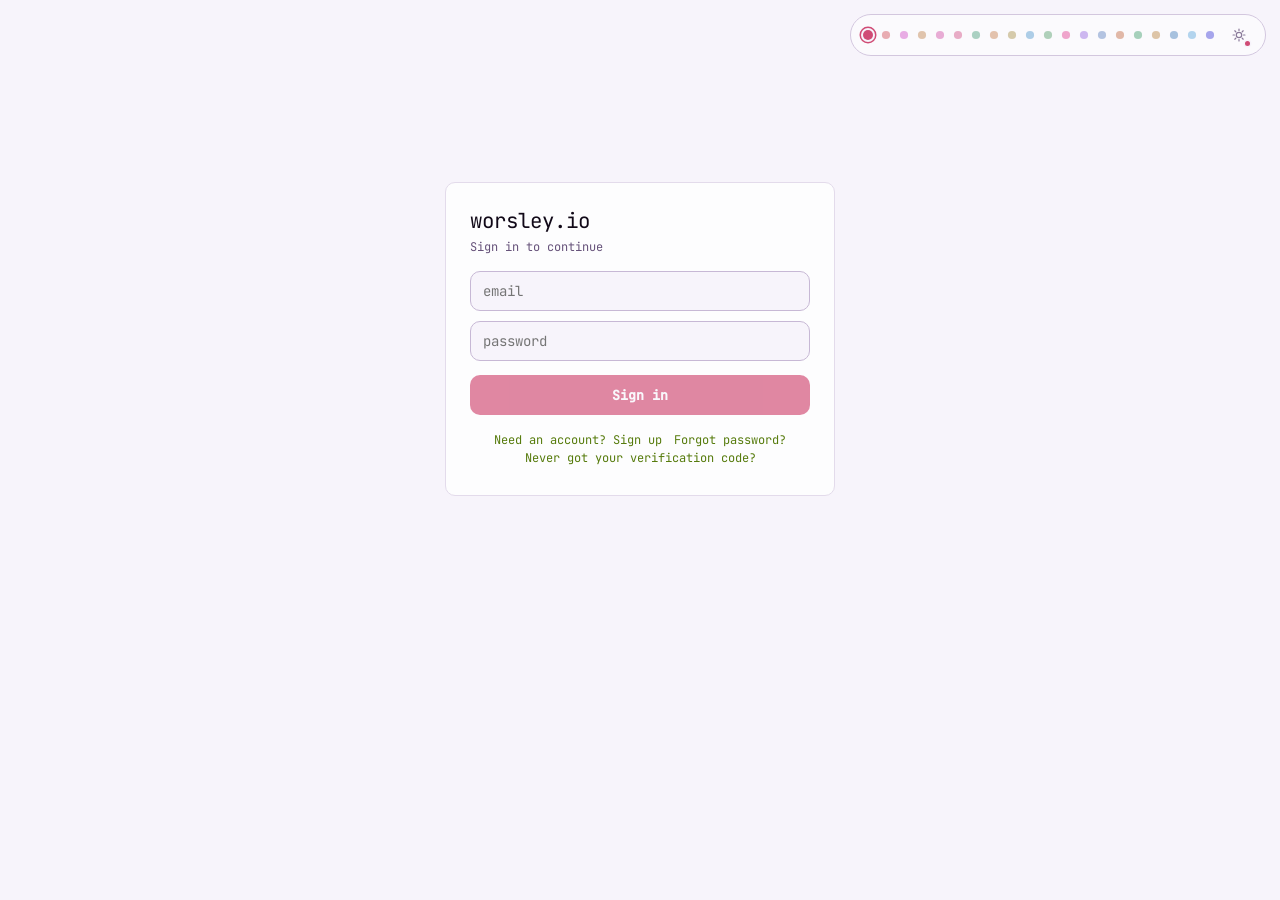
==== index.html @ f26f66fc "deploy: blakeworsley/worsleyio@685205611287cd73307936c4fbe28d0fa1dfe354" ====
<!DOCTYPE html>
<html lang="en">
  <head>
    <meta charset="utf-8" />
    <meta name="viewport" content="width=device-width, initial-scale=1" />
    <meta name="theme-color" content="#0d1117" />
    <meta name="description" content="Sign in to worsley.io apps" />
    <meta name="robots" content="noindex" />
    <title>login.worsley.io</title>
    <!--
      Theme bootstrap, applied before first paint so the hub doesn't flash the
      wrong mode. Kept inline rather than shared because a blocking request
      would cost more than the duplication saves — this is a verbatim copy of
      the block in /index.html, so change both together.
    -->
    <script>
      (function () {
        try {
          var FAMILIES = ['default','matrix','retro','modern','dracula','solarized','gruvbox','tokyo-night','cyber','high-contrast'];
          var LEGACY = {
            'default':['default','dark'], 'light':['default','light'],
            'matrix':['matrix','dark'], 'retro':['retro','dark'],
            'modern':['modern','dark'], 'dracula':['dracula','dark'],
            'solarized-dark':['solarized','dark'], 'high-contrast':['high-contrast','dark'],
            'cyber':['cyber','dark'], 'gruvbox-dark':['gruvbox','dark'],
            'tokyo-night':['tokyo-night','dark']
          };
          function cookie(n) {
            var m = document.cookie.match(new RegExp('(?:^|; )' + n + '=([^;]*)'));
            return m ? decodeURIComponent(m[1]) : null;
          }
          var family = cookie('wio_theme') || localStorage.getItem('worsleyio-theme-family');
          var mode = cookie('wio_mode') || localStorage.getItem('worsleyio-theme-mode');
          if (!mode) {
            var legacy = LEGACY[family] || LEGACY[localStorage.getItem('worsleyio-theme')];
            if (legacy) { family = legacy[0]; mode = legacy[1]; }
          }
          if (FAMILIES.indexOf(family) < 0) family = 'default';
          if (mode !== 'light' && mode !== 'dark') mode = 'system';
          var resolved = mode === 'system'
            ? (window.matchMedia && window.matchMedia('(prefers-color-scheme: dark)').matches ? 'dark' : 'light')
            : mode;
          var el = document.documentElement;
          el.setAttribute('data-theme', family);
          el.setAttribute('data-mode', resolved);
          el.style.colorScheme = resolved;

          var scale = cookie('wio_text_scale') || localStorage.getItem('worsleyio-text-scale');
          var SCALES = { sm: 0.9, md: 1, lg: 1.125, xl: 1.25, xxl: 1.45 };
          if (SCALES[scale]) el.style.setProperty('--text-scale', String(SCALES[scale]));
        } catch (e) {
          /* provider applies it on mount */
        }
      })();
    </script>
    <script>
      // GitHub Pages SPA redirect decoder (pairs with public/404.html):
      // /?/logout&next=… → /logout?next=… before the app boots.
      (function (l) {
        if (l.search[1] === "/") {
          var decoded = l.search
            .slice(1)
            .split("&")
            .map(function (s) {
              return s.replace(/~and~/g, "&");
            })
            .join("?");
          window.history.replaceState(null, "", l.pathname.slice(0, -1) + decoded + l.hash);
        }
      })(window.location);
    </script>
    <script type="module" crossorigin src="/assets/index-CeVVm6Nh.js"></script>
    <link rel="stylesheet" crossorigin href="/assets/index-NWuPyyrV.css">
  </head>
  <body>
    <div id="root"></div>
  </body>
</html>
---- assets/index-NWuPyyrV.css ----
html,body,div,span,applet,object,iframe,h1,h2,h3,h4,h5,h6,p,blockquote,pre,a,abbr,acronym,address,big,cite,code,del,dfn,em,img,ins,kbd,q,s,samp,small,strike,strong,sub,sup,tt,var,b,u,i,center,dl,dt,dd,ol,ul,li,fieldset,form,label,legend,table,caption,tbody,tfoot,thead,tr,th,td,article,aside,canvas,details,embed,figure,figcaption,footer,header,hgroup,menu,nav,output,ruby,section,summary,time,mark,audio,video{margin:0;padding:0;border:0;font-size:100%;font:inherit;vertical-align:baseline}article,aside,details,figcaption,figure,footer,header,hgroup,menu,nav,section{display:block}body{line-height:1}ol,ul{list-style:none}blockquote,q{quotes:none}blockquote:before,blockquote:after,q:before,q:after{content:"";content:none}table{border-collapse:collapse;border-spacing:0}:root{--color-bg: #0d1117;--color-surface: #161b22;--color-text: #e6edf3;--color-text-bright: #f0f6fc;--color-text-muted: #8b949e;--color-text-dim: #484f58;--color-accent: #7ee787;--color-error: #ff6b6b;--color-warning: #ffd93d;--color-info: #6bcf7f;--color-success: #4ec9b0;--color-link: #569cd6;--macro-calories: var(--color-accent);--macro-protein: #6bcf7f;--macro-carbs: #ffd93d;--macro-fat: #ff6b9d;--color-border: rgba(255, 255, 255, .08);--color-border-strong: rgba(255, 255, 255, .12);--color-selection: rgba(255, 255, 255, .06);--color-hover: rgba(255, 255, 255, .04);--color-backdrop: rgba(0, 0, 0, .6);--font-mono: "JetBrains Mono", "Fira Code", "Cascadia Code", monospace;--font-sans: var(--font-ui, -apple-system, BlinkMacSystemFont, "Segoe UI", "Roboto", sans-serif);--font-size-xs: .65rem;--font-size-sm: .75rem;--font-size-base: .875rem;--font-size-lg: 1rem;--text-scale: 1;--radius-sm: var(--r-sm, 4px);--radius-md: var(--r, 8px);--radius-lg: var(--r-lg, 12px);--radius-xl: var(--r-xl, 16px)}html{font-size:calc(100% * var(--text-scale, 1))}html,body{background-color:var(--color-bg);color:var(--color-text);margin:0;padding:0;overflow-x:hidden;transition:background-color .3s ease,color .3s ease}[data-theme=default][data-mode=dark]{--color-bg: #0d1117;--color-surface: #161b22;--color-text: #e6edf3;--color-text-bright: #f0f6fc;--color-text-muted: #8b949e;--color-text-dim: #484f58;--color-accent: #7ee787;--color-error: #ff6b6b;--color-warning: #ffd93d;--color-info: #6bcf7f;--color-success: #4ec9b0;--color-link: #569cd6;--color-border: rgba(255, 255, 255, .08);--color-border-strong: rgba(255, 255, 255, .12);--color-selection: rgba(255, 255, 255, .06);--color-hover: rgba(255, 255, 255, .04);--color-backdrop: rgba(0, 0, 0, .6)}[data-theme=matrix][data-mode=dark]{--color-bg: #000000;--color-surface: #001100;--color-text: #00ff00;--color-text-bright: #39ff14;--color-text-muted: #008000;--color-text-dim: #004000;--color-accent: #39ff14;--color-error: #ff0040;--color-warning: #ffff00;--color-info: #00ffff;--color-success: #00ff00;--color-link: #39ff14;--color-border: rgba(0, 255, 0, .15);--color-border-strong: rgba(0, 255, 0, .25);--color-selection: rgba(0, 255, 0, .1);--color-hover: rgba(0, 255, 0, .06)}[data-theme=retro][data-mode=dark]{--color-bg: #2b1810;--color-surface: #3d2817;--color-text: #ffb000;--color-text-bright: #ffd700;--color-text-muted: #cc8800;--color-text-dim: #996600;--color-accent: #ffd700;--color-error: #ff4500;--color-warning: #ff8c00;--color-info: #ffa500;--color-success: #ffb000;--color-link: #ffd700;--color-border: rgba(255, 176, 0, .15);--color-border-strong: rgba(255, 176, 0, .25);--color-selection: rgba(255, 176, 0, .1);--color-hover: rgba(255, 176, 0, .06)}[data-theme=modern][data-mode=dark]{--color-bg: #1e1e1e;--color-surface: #2d2d30;--color-text: #d4d4d4;--color-text-bright: #ffffff;--color-text-muted: #808080;--color-text-dim: #6a6a6a;--color-accent: #569cd6;--color-error: #f44747;--color-warning: #ffcc02;--color-info: #4ec9b0;--color-success: #4ec9b0;--color-link: #569cd6;--color-border: rgba(255, 255, 255, .08);--color-border-strong: rgba(255, 255, 255, .12);--color-selection: rgba(86, 156, 214, .15);--color-hover: rgba(255, 255, 255, .04)}[data-theme=dracula][data-mode=dark]{--color-bg: #282a36;--color-surface: #44475a;--color-text: #f8f8f2;--color-text-bright: #ffffff;--color-text-muted: #6272a4;--color-text-dim: #6272a4;--color-accent: #bd93f9;--color-error: #ff5555;--color-warning: #ffb86c;--color-info: #8be9fd;--color-success: #50fa7b;--color-link: #bd93f9;--color-border: rgba(255, 255, 255, .1);--color-border-strong: rgba(255, 255, 255, .15);--color-selection: rgba(189, 147, 249, .15);--color-hover: rgba(255, 255, 255, .05)}[data-theme=solarized][data-mode=dark]{--color-bg: #002b36;--color-surface: #073642;--color-text: #93a1a1;--color-text-bright: #eee8d5;--color-text-muted: #839496;--color-text-dim: #586e75;--color-accent: #268bd2;--color-error: #dc322f;--color-warning: #b58900;--color-info: #2aa198;--color-success: #859900;--color-link: #4aa8e8;--color-border: rgba(147, 161, 161, .1);--color-border-strong: rgba(147, 161, 161, .18);--color-selection: rgba(38, 139, 210, .15);--color-hover: rgba(147, 161, 161, .05)}[data-theme=gruvbox][data-mode=dark]{--color-bg: #282828;--color-surface: #3c3836;--color-text: #ebdbb2;--color-text-bright: #fbf1c7;--color-text-muted: #a89984;--color-text-dim: #665c54;--color-accent: #fe8019;--color-error: #fb4934;--color-warning: #fabd2f;--color-info: #83a598;--color-success: #b8bb26;--color-link: #83a598;--macro-calories: #fe8019;--macro-protein: #b8bb26;--macro-carbs: #fabd2f;--macro-fat: #d3869b;--color-border: rgba(235, 219, 178, .1);--color-border-strong: rgba(235, 219, 178, .18);--color-selection: rgba(254, 128, 25, .15);--color-hover: rgba(235, 219, 178, .05)}[data-theme=tokyo-night][data-mode=dark]{--color-bg: #1a1b26;--color-surface: #24283b;--color-text: #c0caf5;--color-text-bright: #dfe5ff;--color-text-muted: #6b74a0;--color-text-dim: #414868;--color-accent: #7aa2f7;--color-error: #f7768e;--color-warning: #e0af68;--color-info: #7dcfff;--color-success: #9ece6a;--color-link: #bb9af7;--macro-calories: #7aa2f7;--macro-protein: #9ece6a;--macro-carbs: #e0af68;--macro-fat: #bb9af7;--color-border: rgba(192, 202, 245, .1);--color-border-strong: rgba(192, 202, 245, .18);--color-selection: rgba(122, 162, 247, .18);--color-hover: rgba(192, 202, 245, .05)}[data-theme=cyber][data-mode=dark]{--color-bg: #0a0118;--color-surface: #160b2e;--color-text: #e4e6f5;--color-text-bright: #f4f5ff;--color-text-muted: #8b85b0;--color-text-dim: #4d4773;--color-accent: #ff2a6d;--color-error: #ff3864;--color-warning: #f9f002;--color-info: #05d9e8;--color-success: #00ff9f;--color-link: #05d9e8;--macro-calories: #ff2a6d;--macro-protein: #00ff9f;--macro-carbs: #f9f002;--macro-fat: #d300c5;--color-border: rgba(5, 217, 232, .15);--color-border-strong: rgba(5, 217, 232, .28);--color-selection: rgba(255, 42, 109, .18);--color-hover: rgba(5, 217, 232, .06)}[data-theme=high-contrast][data-mode=dark]{--color-bg: #000000;--color-surface: #1a1a1a;--color-text: #ffffff;--color-text-bright: #ffffff;--color-text-muted: #c0c0c0;--color-text-dim: #808080;--color-accent: #ffff00;--color-error: #ff0000;--color-warning: #ff8000;--color-info: #00ffff;--color-success: #00ff00;--color-link: #00ffff;--color-border: rgba(255, 255, 255, .3);--color-border-strong: rgba(255, 255, 255, .5);--color-selection: rgba(0, 120, 212, .3);--color-hover: rgba(255, 255, 255, .08)}[data-theme=default][data-mode=light]{--color-bg: #ffffff;--color-surface: #f6f8fa;--color-text: #1f2328;--color-text-bright: #010409;--color-text-muted: #59636e;--color-text-dim: #818b98;--color-accent: #1a7f37;--color-error: #cf222e;--color-warning: #9a6700;--color-info: #1a7f37;--color-success: #1a7f37;--color-link: #0969da;--macro-calories: var(--color-accent);--macro-protein: #1a7f37;--macro-carbs: #9a6700;--macro-fat: #bf3989;--color-border: rgba(31, 35, 40, .12);--color-border-strong: rgba(31, 35, 40, .2);--color-selection: rgba(9, 105, 218, .1);--color-hover: rgba(31, 35, 40, .04);--color-backdrop: rgba(0, 0, 0, .4)}[data-theme=matrix][data-mode=light]{--color-bg: #f2f7f2;--color-surface: #e4efe4;--color-text: #063a17;--color-text-bright: #002d0d;--color-text-muted: #3d7a4f;--color-text-dim: #7aa686;--color-accent: #00803b;--color-error: #b3001b;--color-warning: #8a6d00;--color-info: #006b6b;--color-success: #00803b;--color-link: #00803b;--macro-calories: #00803b;--macro-protein: #006b3c;--macro-carbs: #8a6d00;--macro-fat: #9c1f5e;--color-border: rgba(6, 58, 23, .15);--color-border-strong: rgba(6, 58, 23, .26);--color-selection: rgba(0, 128, 59, .12);--color-hover: rgba(6, 58, 23, .05);--color-backdrop: rgba(0, 20, 8, .4)}[data-theme=retro][data-mode=light]{--color-bg: #fdf6e3;--color-surface: #f5e9cd;--color-text: #4a2c10;--color-text-bright: #2b1810;--color-text-muted: #8a6234;--color-text-dim: #ab8a63;--color-accent: #a35c00;--color-error: #b00000;--color-warning: #8a5a00;--color-info: #7a5c00;--color-success: #5c6b00;--color-link: #a35c00;--macro-calories: #a35c00;--macro-protein: #5c6b00;--macro-carbs: #8a5a00;--macro-fat: #9c2f52;--color-border: rgba(74, 44, 16, .16);--color-border-strong: rgba(74, 44, 16, .28);--color-selection: rgba(163, 92, 0, .12);--color-hover: rgba(74, 44, 16, .05);--color-backdrop: rgba(43, 24, 16, .4)}[data-theme=modern][data-mode=light]{--color-bg: #ffffff;--color-surface: #f3f3f3;--color-text: #3b3b3b;--color-text-bright: #1e1e1e;--color-text-muted: #6c6c6c;--color-text-dim: #949494;--color-accent: #0451a5;--color-error: #cd3131;--color-warning: #bf8803;--color-info: #0e7490;--color-success: #107c10;--color-link: #0451a5;--macro-calories: #0451a5;--macro-protein: #107c10;--macro-carbs: #bf8803;--macro-fat: #af00db;--color-border: rgba(0, 0, 0, .11);--color-border-strong: rgba(0, 0, 0, .19);--color-selection: rgba(4, 81, 165, .12);--color-hover: rgba(0, 0, 0, .04);--color-backdrop: rgba(0, 0, 0, .4)}[data-theme=dracula][data-mode=light]{--color-bg: #fffbeb;--color-surface: #f5f1e0;--color-text: #1f1f1f;--color-text-bright: #0d0d0d;--color-text-muted: #6c664b;--color-text-dim: #9c9578;--color-accent: #7435d9;--color-error: #cb3a2a;--color-warning: #a34d14;--color-info: #036a96;--color-success: #14710a;--color-link: #7435d9;--macro-calories: #7435d9;--macro-protein: #14710a;--macro-carbs: #a34d14;--macro-fat: #a3144d;--color-border: rgba(31, 31, 31, .13);--color-border-strong: rgba(31, 31, 31, .22);--color-selection: rgba(100, 74, 201, .13);--color-hover: rgba(31, 31, 31, .04);--color-backdrop: rgba(31, 31, 31, .4)}[data-theme=solarized][data-mode=light]{--color-bg: #fdf6e3;--color-surface: #f2ecdc;--color-text: #586e75;--color-text-bright: #073642;--color-text-muted: #657b83;--color-text-dim: #93a1a1;--color-accent: #268bd2;--color-error: #dc322f;--color-warning: #b58900;--color-info: #2aa198;--color-success: #859900;--color-link: #1a6496;--macro-calories: #268bd2;--macro-protein: #859900;--macro-carbs: #b58900;--macro-fat: #d33682;--color-border: rgba(88, 110, 117, .15);--color-border-strong: rgba(88, 110, 117, .26);--color-selection: rgba(38, 139, 210, .12);--color-hover: rgba(88, 110, 117, .05);--color-backdrop: rgba(0, 43, 54, .4)}[data-theme=gruvbox][data-mode=light]{--color-bg: #fbf1c7;--color-surface: #ebdbb2;--color-text: #3c3836;--color-text-bright: #282828;--color-text-muted: #7c6f64;--color-text-dim: #a89984;--color-accent: #af3a03;--color-error: #9d0006;--color-warning: #b57614;--color-info: #427b58;--color-success: #79740e;--color-link: #076678;--macro-calories: #af3a03;--macro-protein: #79740e;--macro-carbs: #b57614;--macro-fat: #8f3f71;--color-border: rgba(60, 56, 54, .15);--color-border-strong: rgba(60, 56, 54, .26);--color-selection: rgba(175, 58, 3, .13);--color-hover: rgba(60, 56, 54, .05);--color-backdrop: rgba(40, 40, 40, .4)}[data-theme=tokyo-night][data-mode=light]{--color-bg: #e1e2e7;--color-surface: #eaebf0;--color-text: #3760bf;--color-text-bright: #2e3c64;--color-text-muted: #6172b0;--color-text-dim: #8990b3;--color-accent: #2959aa;--color-error: #c64343;--color-warning: #8c6c3e;--color-info: #007197;--color-success: #587539;--color-link: #7847bd;--macro-calories: #2959aa;--macro-protein: #587539;--macro-carbs: #8c6c3e;--macro-fat: #7847bd;--color-border: rgba(55, 96, 191, .16);--color-border-strong: rgba(55, 96, 191, .28);--color-selection: rgba(41, 89, 170, .13);--color-hover: rgba(55, 96, 191, .05);--color-backdrop: rgba(46, 60, 100, .4)}[data-theme=cyber][data-mode=light]{--color-bg: #fbf7ff;--color-surface: #f0e9fb;--color-text: #1f1235;--color-text-bright: #120a20;--color-text-muted: #6b5a8a;--color-text-dim: #9a8bb5;--color-accent: #d6006c;--color-error: #d10038;--color-warning: #8a6b00;--color-info: #006d8f;--color-success: #00734d;--color-link: #006d8f;--macro-calories: #d6006c;--macro-protein: #00734d;--macro-carbs: #8a6b00;--macro-fat: #9500a8;--color-border: rgba(31, 18, 53, .14);--color-border-strong: rgba(31, 18, 53, .25);--color-selection: rgba(214, 0, 108, .12);--color-hover: rgba(31, 18, 53, .05);--color-backdrop: rgba(18, 10, 32, .4)}[data-theme=high-contrast][data-mode=light]{--color-bg: #ffffff;--color-surface: #f0f0f0;--color-text: #000000;--color-text-bright: #000000;--color-text-muted: #333333;--color-text-dim: #595959;--color-accent: #0000cc;--color-error: #cc0000;--color-warning: #8a4b00;--color-info: #006666;--color-success: #006600;--color-link: #0000cc;--macro-calories: #0000cc;--macro-protein: #006600;--macro-carbs: #8a4b00;--macro-fat: #99005c;--color-border: rgba(0, 0, 0, .4);--color-border-strong: rgba(0, 0, 0, .65);--color-selection: rgba(0, 0, 204, .18);--color-hover: rgba(0, 0, 0, .07);--color-backdrop: rgba(0, 0, 0, .5)}:root{--surface: var(--color-bg);--surface-raised: var(--color-surface);--surface-sunk: var(--color-surface-2, var(--color-surface));--ink: var(--color-text);--ink-strong: var(--color-text-bright);--ink-2: var(--color-text-muted);--ink-3: var(--color-text-dim);--label-ink: var(--ink-2);--accent: var(--color-accent);--accent-2: var(--color-accent-2, var(--color-info));--accent-3: var(--color-accent-3, var(--color-warning));--accent-ink: var(--color-accent-ink, var(--color-bg));--accent-quiet: color-mix(in srgb, var(--accent) 15%, transparent);--line: var(--color-border);--line-2: var(--color-border-strong);--track: color-mix(in srgb, var(--ink) 13%, transparent);--focus: 0 0 0 3px var(--accent-quiet);--meter-fill: linear-gradient(90deg, var(--accent), var(--accent-2) 62%, var(--accent-3))}[data-shape=quiet],:root{--font-display: "Iowan Old Style", "Charter", Palatino, Georgia, serif;--font-num: "Iowan Old Style", "Charter", Georgia, serif;--font-ui: "Avenir Next", Avenir, system-ui, -apple-system, sans-serif;--font-micro: ui-monospace, Menlo, monospace;--font-chrome: var(--font-mono);--lh-display: 1.07;--tr-display: -.016em;--micro-size: 9px;--micro-track: .22em;--micro-case: uppercase;--fw-display: 400;--icon-stroke: 1.5;--r: 10px;--r-sm: 6px;--r-lg: 14px;--r-xl: 20px;--r-pill: 99px}[data-shape=editorial]{--font-display: "Charter", "Iowan Old Style", Georgia, serif;--font-num: "Charter", "Iowan Old Style", Georgia, serif;--font-ui: system-ui, -apple-system, sans-serif;--font-chrome: var(--font-mono);--lh-display: 1.09;--tr-display: -.018em;--micro-size: 9.5px;--micro-track: .16em;--r: 14px;--r-sm: 8px;--r-lg: 20px;--r-xl: 28px}[data-shape=modern]{--font-display: system-ui, -apple-system, "Inter", "Helvetica Neue", sans-serif;--font-num: system-ui, -apple-system, sans-serif;--font-ui: system-ui, -apple-system, sans-serif;--font-micro: system-ui, -apple-system, sans-serif;--font-chrome: var(--font-ui);--lh-display: 1.02;--tr-display: -.042em;--micro-size: 11.5px;--micro-track: 0;--micro-case: none;--fw-display: 600;--icon-stroke: 2;--r: 14px;--r-sm: 9px;--r-lg: 18px;--r-xl: 24px}.lucide{stroke-width:var(--icon-stroke)}.panel{background:var(--surface-raised);border:1px solid var(--line);border-radius:var(--r)}.micro{font-family:var(--font-micro);font-size:var(--micro-size);letter-spacing:var(--micro-track);text-transform:var(--micro-case);color:var(--label-ink)}[data-theme=nocturne][data-mode=dark]{--color-bg: #0b0119;--color-surface: #180b30;--color-surface-2: #241840;--color-text: #e8e9fd;--color-text-bright: #f2f3fe;--color-text-muted: #a99ec8;--color-text-dim: #8578a8;--color-accent: #fc4f88;--color-accent-2: #9fe42b;--color-accent-3: #f5c518;--color-accent-ink: #0b0119;--color-error: #fc4f88;--color-warning: #f5c518;--color-info: #9fe42b;--color-success: #9fe42b;--color-link: #9fe42b;--color-border: #241a3d;--color-border-strong: #3c2d5e;--color-selection: rgba(252, 79, 136, .16);--color-hover: rgba(232, 233, 253, .06);--color-backdrop: rgba(0, 0, 0, .7)}[data-theme=nocturne][data-mode=light]{--color-bg: #f7f4fb;--color-surface: #fdfdfe;--color-surface-2: #ede7f3;--color-text: #1f112c;--color-text-bright: #110918;--color-text-muted: #66527a;--color-text-dim: #7d6693;--color-accent: #c31348;--color-accent-2: #567b0c;--color-accent-3: #876e0d;--color-accent-ink: #fdfdfe;--color-error: #c31348;--color-warning: #876e0d;--color-info: #567b0c;--color-success: #567b0c;--color-link: #567b0c;--color-border: #e3dbeb;--color-border-strong: #c7b8d5;--color-selection: rgba(195, 19, 72, .16);--color-hover: rgba(31, 17, 44, .05);--color-backdrop: rgba(0, 0, 0, .45)}[data-theme=slate][data-mode=dark]{--color-bg: #040b16;--color-surface: #0c192c;--color-surface-2: #17263b;--color-text: #e8fcfc;--color-text-bright: #f2fdfd;--color-text-muted: #a5c1ca;--color-text-dim: #83a0af;--color-accent: #f92f40;--color-accent-2: #2ff994;--color-accent-3: #f2c336;--color-accent-ink: #040b16;--color-error: #f92f40;--color-warning: #f2c336;--color-info: #2ff994;--color-success: #2ff994;--color-link: #2ff994;--color-border: #1a283d;--color-border-strong: #2c415e;--color-selection: rgba(249, 47, 64, .16);--color-hover: rgba(232, 252, 252, .06);--color-backdrop: rgba(0, 0, 0, .7)}[data-theme=slate][data-mode=light]{--color-bg: #f4f7fb;--color-surface: #fdfdfe;--color-surface-2: #e7ecf3;--color-text: #111c2c;--color-text-bright: #090f18;--color-text-muted: #52637a;--color-text-dim: #61738c;--color-accent: #c31322;--color-accent-2: #0d8247;--color-accent-3: #8b6c0e;--color-accent-ink: #fdfdfe;--color-error: #c31322;--color-warning: #8b6c0e;--color-info: #0d8247;--color-success: #0d8247;--color-link: #0d8247;--color-border: #dbe2eb;--color-border-strong: #b8c4d5;--color-selection: rgba(195, 19, 34, .16);--color-hover: rgba(17, 28, 44, .05);--color-backdrop: rgba(0, 0, 0, .45)}[data-theme=cobalt][data-mode=dark]{--color-bg: #040516;--color-surface: #0c0e2c;--color-surface-2: #171a3b;--color-text: #e8f5fc;--color-text-bright: #f2fafd;--color-text-muted: #a5b5ca;--color-text-dim: #8392af;--color-accent: #f92fe8;--color-accent-2: #2ff9d0;--color-accent-3: #f2d336;--color-accent-ink: #040516;--color-error: #f92fe8;--color-warning: #f2d336;--color-info: #2ff9d0;--color-success: #2ff9d0;--color-link: #2ff9d0;--color-border: #1a1d3d;--color-border-strong: #2c305e;--color-selection: rgba(249, 47, 232, .16);--color-hover: rgba(232, 245, 252, .06);--color-backdrop: rgba(0, 0, 0, .7)}[data-theme=cobalt][data-mode=light]{--color-bg: #f4f5fb;--color-surface: #fdfdfe;--color-surface-2: #e7e8f3;--color-text: #11132c;--color-text-bright: #090a18;--color-text-muted: #52557a;--color-text-dim: #696c96;--color-accent: #c313b4;--color-accent-2: #0c7d67;--color-accent-3: #826e0d;--color-accent-ink: #fdfdfe;--color-error: #c313b4;--color-warning: #826e0d;--color-info: #0c7d67;--color-success: #0c7d67;--color-link: #0c7d67;--color-border: #dbdceb;--color-border-strong: #b8bbd5;--color-selection: rgba(195, 19, 180, .16);--color-hover: rgba(17, 19, 44, .05);--color-backdrop: rgba(0, 0, 0, .45)}[data-theme=abyss][data-mode=dark]{--color-bg: #040e16;--color-surface: #0c1f2c;--color-surface-2: #172c3b;--color-text: #e8fcfa;--color-text-bright: #f2fdfc;--color-text-muted: #a5c7ca;--color-text-dim: #83a8af;--color-accent: #f9942f;--color-accent-2: #2ff94a;--color-accent-3: #f236b3;--color-accent-ink: #040e16;--color-error: #f9942f;--color-warning: #f236b3;--color-info: #2ff94a;--color-success: #2ff94a;--color-link: #2ff94a;--color-border: #1a2e3d;--color-border-strong: #2c495e;--color-selection: rgba(249, 148, 47, .16);--color-hover: rgba(232, 252, 250, .06);--color-backdrop: rgba(0, 0, 0, .7)}[data-theme=abyss][data-mode=light]{--color-bg: #f4f8fb;--color-surface: #fdfefe;--color-surface-2: #e7eef3;--color-text: #11212c;--color-text-bright: #091218;--color-text-muted: #52697a;--color-text-dim: #5d7586;--color-accent: #ac5e11;--color-accent-2: #0d841d;--color-accent-3: #c31388;--color-accent-ink: #fdfefe;--color-error: #ac5e11;--color-warning: #c31388;--color-info: #0d841d;--color-success: #0d841d;--color-link: #0d841d;--color-border: #dbe4eb;--color-border-strong: #b8c9d5;--color-selection: rgba(172, 94, 17, .16);--color-hover: rgba(17, 33, 44, .05);--color-backdrop: rgba(0, 0, 0, .45)}[data-theme=teal][data-mode=dark]{--color-bg: #041416;--color-surface: #0c2a2c;--color-surface-2: #17383b;--color-text: #e8fcf3;--color-text-bright: #f2fdf8;--color-text-muted: #a5cac1;--color-text-dim: #83afa8;--color-accent: #f937b8;--color-accent-2: #a86dfa;--color-accent-3: #f2c336;--color-accent-ink: #041416;--color-error: #f937b8;--color-warning: #f2c336;--color-info: #a86dfa;--color-success: #a86dfa;--color-link: #a86dfa;--color-border: #1a3a3d;--color-border-strong: #2c5a5e;--color-selection: rgba(249, 55, 184, .16);--color-hover: rgba(232, 252, 243, .06);--color-backdrop: rgba(0, 0, 0, .7)}[data-theme=teal][data-mode=light]{--color-bg: #f4fafb;--color-surface: #fdfefe;--color-surface-2: #e7f2f3;--color-text: #112a2c;--color-text-bright: #091718;--color-text-muted: #52777a;--color-text-dim: #56787b;--color-accent: #c31388;--color-accent-2: #5c13c3;--color-accent-3: #8e6e0e;--color-accent-ink: #fdfefe;--color-error: #c31388;--color-warning: #8e6e0e;--color-info: #5c13c3;--color-success: #5c13c3;--color-link: #5c13c3;--color-border: #dbe9eb;--color-border-strong: #b8d3d5;--color-selection: rgba(195, 19, 136, .16);--color-hover: rgba(17, 42, 44, .05);--color-backdrop: rgba(0, 0, 0, .45)}[data-theme=verdant][data-mode=dark]{--color-bg: #041611;--color-surface: #0c2c24;--color-surface-2: #173b32;--color-text: #e8fcec;--color-text-bright: #f2fdf5;--color-text-muted: #a5cab5;--color-text-dim: #83af99;--color-accent: #f94892;--color-accent-2: #f9c62f;--color-accent-3: #ba68f5;--color-accent-ink: #041611;--color-error: #f94892;--color-warning: #ba68f5;--color-info: #f9c62f;--color-success: #f9c62f;--color-link: #f9c62f;--color-border: #1a3d34;--color-border-strong: #2c5e51;--color-selection: rgba(249, 72, 146, .16);--color-hover: rgba(232, 252, 236, .06);--color-backdrop: rgba(0, 0, 0, .7)}[data-theme=verdant][data-mode=light]{--color-bg: #f4fbf9;--color-surface: #fdfefe;--color-surface-2: #e7f3f0;--color-text: #112c25;--color-text-bright: #091814;--color-text-muted: #527a70;--color-text-dim: #557a71;--color-accent: #c3135c;--color-accent-2: #8e6e0e;--color-accent-3: #7a13c3;--color-accent-ink: #fdfefe;--color-error: #c3135c;--color-warning: #7a13c3;--color-info: #8e6e0e;--color-success: #8e6e0e;--color-link: #8e6e0e;--color-border: #dbebe7;--color-border-strong: #b8d5ce;--color-selection: rgba(195, 19, 92, .16);--color-hover: rgba(17, 44, 37, .05);--color-backdrop: rgba(0, 0, 0, .45)}[data-theme=indigo][data-mode=dark]{--color-bg: #070416;--color-surface: #110c2c;--color-surface-2: #1d173b;--color-text: #e8f0fc;--color-text-bright: #f2f7fd;--color-text-muted: #a5abca;--color-text-dim: #8386af;--color-accent: #2ff9a5;--color-accent-2: #f9832f;--color-accent-3: #f23694;--color-accent-ink: #070416;--color-error: #2ff9a5;--color-warning: #f23694;--color-info: #f9832f;--color-success: #f9832f;--color-link: #f9832f;--color-border: #201a3d;--color-border-strong: #342c5e;--color-selection: rgba(47, 249, 165, .16);--color-hover: rgba(232, 240, 252, .06);--color-backdrop: rgba(0, 0, 0, .7)}[data-theme=indigo][data-mode=light]{--color-bg: #f5f4fb;--color-surface: #fdfdfe;--color-surface-2: #e9e7f3;--color-text: #15112c;--color-text-bright: #0c0918;--color-text-muted: #58527a;--color-text-dim: #706996;--color-accent: #0d8050;--color-accent-2: #b35512;--color-accent-3: #c3136b;--color-accent-ink: #fdfdfe;--color-error: #0d8050;--color-warning: #c3136b;--color-info: #b35512;--color-success: #b35512;--color-link: #b35512;--color-border: #dedbeb;--color-border-strong: #bdb8d5;--color-selection: rgba(13, 128, 80, .16);--color-hover: rgba(21, 17, 44, .05);--color-backdrop: rgba(0, 0, 0, .45)}[data-theme=orchid][data-mode=dark]{--color-bg: #140416;--color-surface: #2a0c2c;--color-surface-2: #38173b;--color-text: #f0e8fc;--color-text-bright: #f7f2fd;--color-text-muted: #bba5ca;--color-text-dim: #a083af;--color-accent: #f9832f;--color-accent-2: #2ff9d7;--color-accent-3: #94f236;--color-accent-ink: #140416;--color-error: #f9832f;--color-warning: #94f236;--color-info: #2ff9d7;--color-success: #2ff9d7;--color-link: #2ff9d7;--color-border: #3a1a3d;--color-border-strong: #5a2c5e;--color-selection: rgba(249, 131, 47, .16);--color-hover: rgba(240, 232, 252, .06);--color-backdrop: rgba(0, 0, 0, .7)}[data-theme=orchid][data-mode=light]{--color-bg: #faf4fb;--color-surface: #fefdfe;--color-surface-2: #f2e7f3;--color-text: #2a112c;--color-text-bright: #170918;--color-text-muted: #77527a;--color-text-dim: #8b638f;--color-accent: #b55612;--color-accent-2: #0c7d6a;--color-accent-3: #457d0c;--color-accent-ink: #fefdfe;--color-error: #b55612;--color-warning: #457d0c;--color-info: #0c7d6a;--color-success: #0c7d6a;--color-link: #0c7d6a;--color-border: #e9dbeb;--color-border-strong: #d3b8d5;--color-selection: rgba(181, 86, 18, .16);--color-hover: rgba(42, 17, 44, .05);--color-backdrop: rgba(0, 0, 0, .45)}[data-theme=plum][data-mode=dark]{--color-bg: #160411;--color-surface: #2c0c24;--color-surface-2: #3b1732;--color-text: #f6e8fc;--color-text-bright: #faf2fd;--color-text-muted: #c7a5ca;--color-text-dim: #af83af;--color-accent: #f9c62f;--color-accent-2: #2fd7f9;--color-accent-3: #36f2c3;--color-accent-ink: #160411;--color-error: #f9c62f;--color-warning: #36f2c3;--color-info: #2fd7f9;--color-success: #2fd7f9;--color-link: #2fd7f9;--color-border: #3d1a34;--color-border-strong: #5e2c51;--color-selection: rgba(249, 198, 47, .16);--color-hover: rgba(246, 232, 252, .06);--color-backdrop: rgba(0, 0, 0, .7)}[data-theme=plum][data-mode=light]{--color-bg: #fbf4f9;--color-surface: #fefdfe;--color-surface-2: #f3e7f0;--color-text: #2c1125;--color-text-bright: #180914;--color-text-muted: #7a5270;--color-text-dim: #8f6384;--color-accent: #8b6c0e;--color-accent-2: #0e7a90;--color-accent-3: #0d8063;--color-accent-ink: #fefdfe;--color-error: #8b6c0e;--color-warning: #0d8063;--color-info: #0e7a90;--color-success: #0e7a90;--color-link: #0e7a90;--color-border: #ebdbe7;--color-border-strong: #d5b8ce;--color-selection: rgba(139, 108, 14, .16);--color-hover: rgba(44, 17, 37, .05);--color-backdrop: rgba(0, 0, 0, .45)}[data-theme=ember][data-mode=dark]{--color-bg: #160a04;--color-surface: #2c170c;--color-surface-2: #3b2317;--color-text: #fce8ec;--color-text-bright: #fdf2f5;--color-text-muted: #caa5a5;--color-text-dim: #af8683;--color-accent: #2fa5f9;--color-accent-2: #2ff983;--color-accent-3: #f236b3;--color-accent-ink: #160a04;--color-error: #2fa5f9;--color-warning: #f236b3;--color-info: #2ff983;--color-success: #2ff983;--color-link: #2ff983;--color-border: #3d261a;--color-border-strong: #5e3d2c;--color-selection: rgba(47, 165, 249, .16);--color-hover: rgba(252, 232, 236, .06);--color-backdrop: rgba(0, 0, 0, .7)}[data-theme=ember][data-mode=light]{--color-bg: #fbf6f4;--color-surface: #fefdfd;--color-surface-2: #f3ebe7;--color-text: #2c1a11;--color-text-bright: #180e09;--color-text-muted: #7a5f52;--color-text-dim: #876c5e;--color-accent: #1375bc;--color-accent-2: #0d823e;--color-accent-3: #c31388;--color-accent-ink: #fefdfd;--color-error: #1375bc;--color-warning: #c31388;--color-info: #0d823e;--color-success: #0d823e;--color-link: #0d823e;--color-border: #ebe0db;--color-border-strong: #d5c2b8;--color-selection: rgba(19, 117, 188, .16);--color-hover: rgba(44, 26, 17, .05);--color-backdrop: rgba(0, 0, 0, .45)}@font-face{font-family:JetBrains Mono;font-style:normal;font-display:swap;font-weight:400;src:url([data-uri]) format("woff2"),url([data-uri]) format("woff");unicode-range:U+0460-052F,U+1C80-1C8A,U+20B4,U+2DE0-2DFF,U+A640-A69F,U+FE2E-FE2F}@font-face{font-family:JetBrains Mono;font-style:normal;font-display:swap;font-weight:400;src:url(/assets/jetbrains-mono-cyrillic-400-normal-BEIGL1Tu.woff2) format("woff2"),url(/assets/jetbrains-mono-cyrillic-400-normal-ugxPyKxw.woff) format("woff");unicode-range:U+0301,U+0400-045F,U+0490-0491,U+04B0-04B1,U+2116}@font-face{font-family:JetBrains Mono;font-style:normal;font-display:swap;font-weight:400;src:url(/assets/jetbrains-mono-greek-400-normal-C190GLew.woff2) format("woff2"),url(/assets/jetbrains-mono-greek-400-normal-B9oWc5Lo.woff) format("woff");unicode-range:U+0370-0377,U+037A-037F,U+0384-038A,U+038C,U+038E-03A1,U+03A3-03FF}@font-face{font-family:JetBrains Mono;font-style:normal;font-display:swap;font-weight:400;src:url([data-uri]) format("woff2"),url(/assets/jetbrains-mono-vietnamese-400-normal-CqNFfHCs.woff) format("woff");unicode-range:U+0102-0103,U+0110-0111,U+0128-0129,U+0168-0169,U+01A0-01A1,U+01AF-01B0,U+0300-0301,U+0303-0304,U+0308-0309,U+0323,U+0329,U+1EA0-1EF9,U+20AB}@font-face{font-family:JetBrains Mono;font-style:normal;font-display:swap;font-weight:400;src:url(/assets/jetbrains-mono-latin-ext-400-normal-Bc8Ftmh3.woff2) format("woff2"),url(/assets/jetbrains-mono-latin-ext-400-normal-fXTG6kC5.woff) format("woff");unicode-range:U+0100-02BA,U+02BD-02C5,U+02C7-02CC,U+02CE-02D7,U+02DD-02FF,U+0304,U+0308,U+0329,U+1D00-1DBF,U+1E00-1E9F,U+1EF2-1EFF,U+2020,U+20A0-20AB,U+20AD-20C0,U+2113,U+2C60-2C7F,U+A720-A7FF}@font-face{font-family:JetBrains Mono;font-style:normal;font-display:swap;font-weight:400;src:url(/assets/jetbrains-mono-latin-400-normal-V6pRDFza.woff2) format("woff2"),url(/assets/jetbrains-mono-latin-400-normal-6-qcROiO.woff) format("woff");unicode-range:U+0000-00FF,U+0131,U+0152-0153,U+02BB-02BC,U+02C6,U+02DA,U+02DC,U+0304,U+0308,U+0329,U+2000-206F,U+20AC,U+2122,U+2191,U+2193,U+2212,U+2215,U+FEFF,U+FFFD}@font-face{font-family:JetBrains Mono;font-style:normal;font-display:swap;font-weight:500;src:url([data-uri]) format("woff2"),url([data-uri]) format("woff");unicode-range:U+0460-052F,U+1C80-1C8A,U+20B4,U+2DE0-2DFF,U+A640-A69F,U+FE2E-FE2F}@font-face{font-family:JetBrains Mono;font-style:normal;font-display:swap;font-weight:500;src:url(/assets/jetbrains-mono-cyrillic-500-normal-DmUKJPL_.woff2) format("woff2"),url(/assets/jetbrains-mono-cyrillic-500-normal-DJqRU3vO.woff) format("woff");unicode-range:U+0301,U+0400-045F,U+0490-0491,U+04B0-04B1,U+2116}@font-face{font-family:JetBrains Mono;font-style:normal;font-display:swap;font-weight:500;src:url(/assets/jetbrains-mono-greek-500-normal-JpySY46c.woff2) format("woff2"),url(/assets/jetbrains-mono-greek-500-normal-D7SFKleX.woff) format("woff");unicode-range:U+0370-0377,U+037A-037F,U+0384-038A,U+038C,U+038E-03A1,U+03A3-03FF}@font-face{font-family:JetBrains Mono;font-style:normal;font-display:swap;font-weight:500;src:url([data-uri]) format("woff2"),url(/assets/jetbrains-mono-vietnamese-500-normal-DNRqzVM1.woff) format("woff");unicode-range:U+0102-0103,U+0110-0111,U+0128-0129,U+0168-0169,U+01A0-01A1,U+01AF-01B0,U+0300-0301,U+0303-0304,U+0308-0309,U+0323,U+0329,U+1EA0-1EF9,U+20AB}@font-face{font-family:JetBrains Mono;font-style:normal;font-display:swap;font-weight:500;src:url(/assets/jetbrains-mono-latin-ext-500-normal-Cut-4mMH.woff2) format("woff2"),url(/assets/jetbrains-mono-latin-ext-500-normal-ckzbgY84.woff) format("woff");unicode-range:U+0100-02BA,U+02BD-02C5,U+02C7-02CC,U+02CE-02D7,U+02DD-02FF,U+0304,U+0308,U+0329,U+1D00-1DBF,U+1E00-1E9F,U+1EF2-1EFF,U+2020,U+20A0-20AB,U+20AD-20C0,U+2113,U+2C60-2C7F,U+A720-A7FF}@font-face{font-family:JetBrains Mono;font-style:normal;font-display:swap;font-weight:500;src:url(/assets/jetbrains-mono-latin-500-normal-BWZEU5yA.woff2) format("woff2"),url(/assets/jetbrains-mono-latin-500-normal-CJOVTJB7.woff) format("woff");unicode-range:U+0000-00FF,U+0131,U+0152-0153,U+02BB-02BC,U+02C6,U+02DA,U+02DC,U+0304,U+0308,U+0329,U+2000-206F,U+20AC,U+2122,U+2191,U+2193,U+2212,U+2215,U+FEFF,U+FFFD}.auth-wrap{min-height:100vh}.hub-theme-picker{position:fixed;top:14px;right:14px;display:flex;align-items:center;gap:10px;background:var(--color-surface);border:1px solid var(--color-border-strong);border-radius:999px;padding:6px 12px;opacity:.75;transition:opacity .2s ease,border-color .2s ease}.hub-theme-picker:hover,.hub-theme-picker:focus-within{opacity:1;border-color:var(--color-accent)}.auth-wrap{min-height:70vh;display:flex;align-items:center;justify-content:center;padding:24px;font-family:var(--font-mono)}.auth-loading{color:var(--color-text-muted);text-align:center}.auth-logout-manual{margin-top:14px;font-size:var(--font-size-sm)}.auth-logout-manual a{color:var(--color-link)}.auth-card{width:100%;max-width:340px;background:var(--color-surface);border:1px solid var(--color-border);border-radius:var(--r);padding:28px 24px;display:flex;flex-direction:column;gap:10px}.auth-title{margin:0;font-size:1.3rem;color:var(--color-text-bright)}.auth-sub{margin:0 0 8px;color:var(--color-text-muted);font-size:var(--font-size-sm)}.auth-input{background:var(--color-bg);border:1px solid var(--color-border-strong);border-radius:var(--r);padding:10px 12px;color:var(--color-text);font-family:var(--font-mono);font-size:var(--font-size-base)}.auth-input:focus{outline:none;border-color:var(--color-accent)}.auth-btn{margin-top:4px;background:var(--color-accent);color:var(--color-bg);border:none;border-radius:var(--r);padding:11px;font-family:var(--font-mono);font-weight:600;cursor:pointer}.auth-btn:disabled{opacity:.5;cursor:default}.auth-error{color:var(--color-error);font-size:var(--font-size-sm)}.auth-notice{color:var(--color-accent);font-size:var(--font-size-sm)}.auth-switch{margin-top:6px;text-align:center}.auth-switch button{background:none;border:none;color:var(--color-link);cursor:pointer;font-family:var(--font-mono);font-size:var(--font-size-sm)}.theme-dots{display:flex;align-items:center;justify-content:center;gap:var(--dots-gap);--ring-gap: var(--color-bg)}.theme-dots--lg{--dot-size: .75rem;--dots-gap: .85rem}.theme-dots--sm{--dot-size: .625rem;--dots-gap: .5rem}.theme-dot{-webkit-appearance:none;-moz-appearance:none;appearance:none;border:0;background:none;padding:.5rem;margin:-.5rem;cursor:pointer;display:grid;place-items:center;border-radius:50%;line-height:0}.theme-dot:focus-visible{outline:2px solid var(--color-accent);outline-offset:1px}.theme-dot-fill{display:block;width:var(--dot-size);height:var(--dot-size);border-radius:50%;background:var(--color-accent);opacity:.45;transform:scale(.82);transition:opacity .18s ease,transform .18s ease,box-shadow .18s ease}.theme-dot:hover .theme-dot-fill,.theme-dot:focus-visible .theme-dot-fill{opacity:1;transform:scale(1.05)}.theme-dot.is-active .theme-dot-fill{opacity:1;transform:scale(1);box-shadow:0 0 0 2px var(--ring-gap),0 0 0 3.5px var(--color-accent)}@media(prefers-reduced-motion:reduce){.theme-dot-fill{transition:none}}.mode-toggle{-webkit-appearance:none;-moz-appearance:none;appearance:none;position:relative;display:grid;place-items:center;width:1.75rem;height:1.75rem;padding:0;border:1px solid transparent;border-radius:50%;background:none;color:var(--color-text-muted);cursor:pointer;transition:color .15s ease,border-color .15s ease,background-color .15s ease}.mode-toggle:hover{color:var(--color-text-bright);border-color:var(--color-border);background:var(--color-hover)}.mode-toggle:focus-visible{outline:2px solid var(--color-accent);outline-offset:1px}.mode-toggle-auto{position:absolute;right:.125rem;bottom:.125rem;width:.3125rem;height:.3125rem;border-radius:50%;background:var(--color-accent);box-shadow:0 0 0 1.5px var(--color-bg)}.mode-toggle-seg{display:inline-flex;padding:.1875rem;gap:.1875rem;border:1px solid var(--color-border);border-radius:var(--radius-md);background:var(--color-bg)}.mode-seg{-webkit-appearance:none;-moz-appearance:none;appearance:none;display:inline-flex;align-items:center;gap:.375rem;padding:.375rem .625rem;border:0;border-radius:var(--radius-sm);background:none;color:var(--color-text-muted);font-family:var(--font-chrome);font-size:var(--font-size-sm);cursor:pointer;white-space:nowrap;transition:color .15s ease,background-color .15s ease}.mode-seg:hover{color:var(--color-text-bright);background:var(--color-hover)}.mode-seg.is-active{color:var(--color-bg);background:var(--color-accent)}.mode-seg:focus-visible{outline:2px solid var(--color-accent);outline-offset:1px}.mode-toggle-seg--compact{background:none;padding:.125rem}.mode-toggle-seg--compact .mode-seg{gap:.3125rem;padding:.3125rem .5rem;font-size:var(--font-size-xs)}.mode-toggle-seg--compact .mode-seg.is-active{color:var(--color-text-bright);background:var(--color-hover);box-shadow:inset 0 0 0 1px var(--color-border-strong)}.mode-toggle-seg--compact svg{width:12px;height:12px}@media(max-width:30rem){.mode-seg span{display:none}.mode-seg{padding:.375rem .5rem}.mode-toggle-seg--compact .mode-seg span{display:inline}}
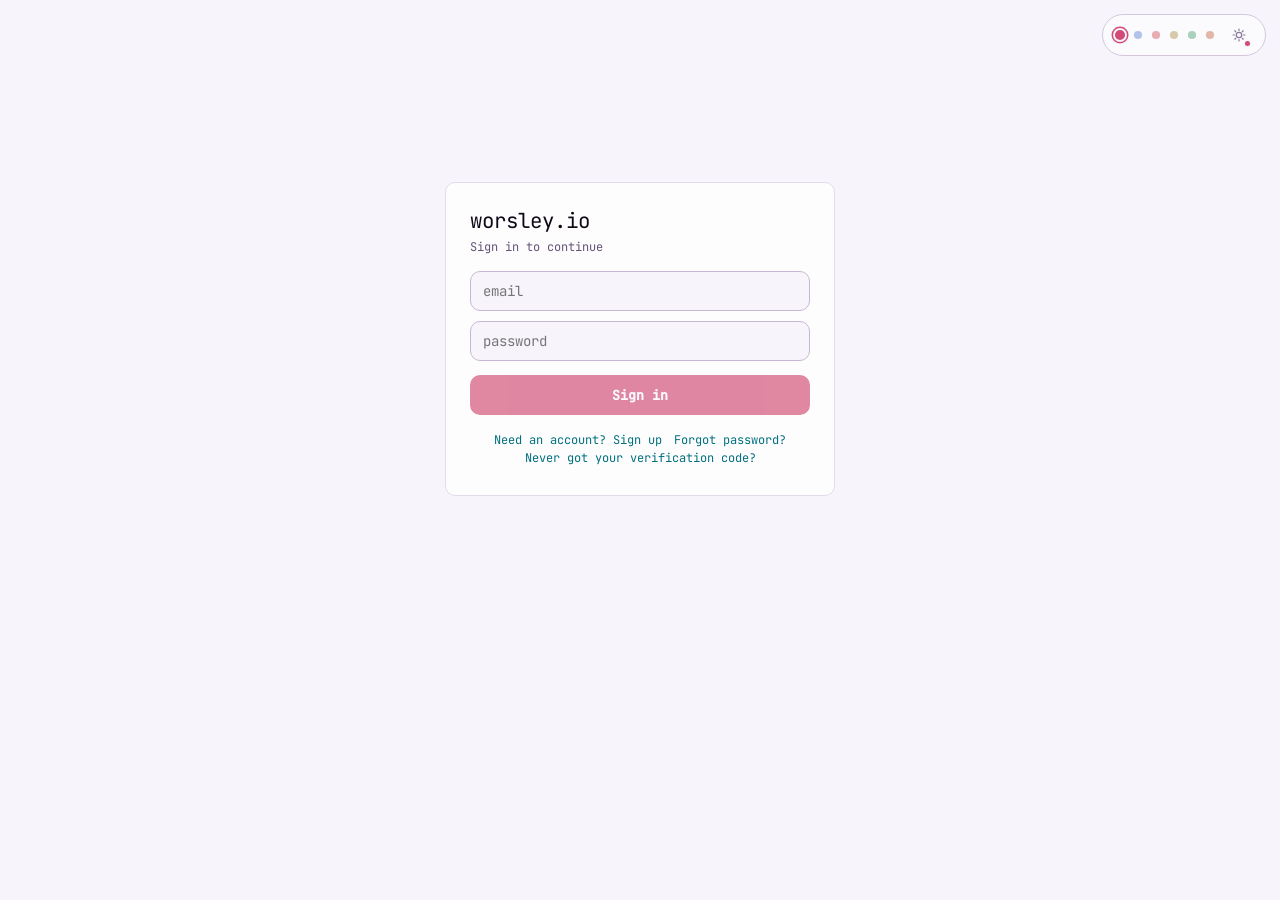
==== commit b3303cf4: "deploy: blakeworsley/worsleyio@3faff90da60ec858e6ff3504865e260e0a5bd870" ====
--- a/index.html
+++ b/index.html
@@ -69,8 +69,8 @@
         }
       })(window.location);
     </script>
-    <script type="module" crossorigin src="/assets/index-CeVVm6Nh.js"></script>
-    <link rel="stylesheet" crossorigin href="/assets/index-NWuPyyrV.css">
+    <script type="module" crossorigin src="/assets/index-Br64P-_F.js"></script>
+    <link rel="stylesheet" crossorigin href="/assets/index-BFIQURda.css">
   </head>
   <body>
     <div id="root"></div>
--- a/assets/index-BFIQURda.css
+++ b/assets/index-BFIQURda.css
@@ -0,0 +1 @@
+html,body,div,span,applet,object,iframe,h1,h2,h3,h4,h5,h6,p,blockquote,pre,a,abbr,acronym,address,big,cite,code,del,dfn,em,img,ins,kbd,q,s,samp,small,strike,strong,sub,sup,tt,var,b,u,i,center,dl,dt,dd,ol,ul,li,fieldset,form,label,legend,table,caption,tbody,tfoot,thead,tr,th,td,article,aside,canvas,details,embed,figure,figcaption,footer,header,hgroup,menu,nav,output,ruby,section,summary,time,mark,audio,video{margin:0;padding:0;border:0;font-size:100%;font:inherit;vertical-align:baseline}article,aside,details,figcaption,figure,footer,header,hgroup,menu,nav,section{display:block}body{line-height:1}ol,ul{list-style:none}blockquote,q{quotes:none}blockquote:before,blockquote:after,q:before,q:after{content:"";content:none}table{border-collapse:collapse;border-spacing:0}:root{--color-bg: #0b0119;--color-surface: #180b30;--color-surface-2: #241840;--color-text: #e8e9fd;--color-text-bright: #f2f3fe;--color-text-muted: #a99ec8;--color-text-dim: #8578a8;--color-accent: #fc4f88;--color-accent-2: #05d9e8;--color-accent-3: #f5c518;--color-accent-ink: #0b0119;--color-error: #ee2f3f;--color-warning: #bd830f;--color-info: #137de7;--color-success: #0fbd58;--color-link: #05d9e8;--macro-calories: var(--color-accent);--macro-protein: #6bcf7f;--macro-carbs: #ffd93d;--macro-fat: #ff6b9d;--color-border: #241a3d;--color-border-strong: #3c2d5e;--color-selection: rgba(252, 79, 136, .16);--color-hover: rgba(232, 233, 253, .06);--color-backdrop: rgba(0, 0, 0, .7);--font-mono: "JetBrains Mono", "Fira Code", "Cascadia Code", monospace;--font-sans: var(--font-ui, -apple-system, BlinkMacSystemFont, "Segoe UI", "Roboto", sans-serif);--font-size-xs: .65rem;--font-size-sm: .75rem;--font-size-base: .875rem;--font-size-lg: 1rem;--text-scale: 1;--radius-sm: var(--r-sm, 4px);--radius-md: var(--r, 8px);--radius-lg: var(--r-lg, 12px);--radius-xl: var(--r-xl, 16px)}html{font-size:calc(100% * var(--text-scale, 1))}html,body{background-color:var(--color-bg);color:var(--color-text);margin:0;padding:0;overflow-x:hidden;transition:background-color .3s ease,color .3s ease}body{background-image:var(--haze);background-repeat:no-repeat}[data-theme=default][data-mode=dark]{--color-bg: #0d1117;--color-surface: #161b22;--color-text: #e6edf3;--color-text-bright: #f0f6fc;--color-text-muted: #8b949e;--color-text-dim: #484f58;--color-accent: #7ee787;--color-error: #ff6b6b;--color-warning: #ffd93d;--color-info: #6bcf7f;--color-success: #4ec9b0;--color-link: #569cd6;--color-border: rgba(255, 255, 255, .08);--color-border-strong: rgba(255, 255, 255, .12);--color-selection: rgba(255, 255, 255, .06);--color-hover: rgba(255, 255, 255, .04);--color-backdrop: rgba(0, 0, 0, .6)}[data-theme=matrix][data-mode=dark]{--color-bg: #000000;--color-surface: #001100;--color-text: #00ff00;--color-text-bright: #39ff14;--color-text-muted: #008000;--color-text-dim: #004000;--color-accent: #39ff14;--color-error: #ff0040;--color-warning: #ffff00;--color-info: #00ffff;--color-success: #00ff00;--color-link: #39ff14;--color-border: rgba(0, 255, 0, .15);--color-border-strong: rgba(0, 255, 0, .25);--color-selection: rgba(0, 255, 0, .1);--color-hover: rgba(0, 255, 0, .06)}[data-theme=retro][data-mode=dark]{--color-bg: #2b1810;--color-surface: #3d2817;--color-text: #ffb000;--color-text-bright: #ffd700;--color-text-muted: #cc8800;--color-text-dim: #996600;--color-accent: #ffd700;--color-error: #ff4500;--color-warning: #ff8c00;--color-info: #ffa500;--color-success: #ffb000;--color-link: #ffd700;--color-border: rgba(255, 176, 0, .15);--color-border-strong: rgba(255, 176, 0, .25);--color-selection: rgba(255, 176, 0, .1);--color-hover: rgba(255, 176, 0, .06)}[data-theme=modern][data-mode=dark]{--color-bg: #1e1e1e;--color-surface: #2d2d30;--color-text: #d4d4d4;--color-text-bright: #ffffff;--color-text-muted: #808080;--color-text-dim: #6a6a6a;--color-accent: #569cd6;--color-error: #f44747;--color-warning: #ffcc02;--color-info: #4ec9b0;--color-success: #4ec9b0;--color-link: #569cd6;--color-border: rgba(255, 255, 255, .08);--color-border-strong: rgba(255, 255, 255, .12);--color-selection: rgba(86, 156, 214, .15);--color-hover: rgba(255, 255, 255, .04)}[data-theme=dracula][data-mode=dark]{--color-bg: #282a36;--color-surface: #44475a;--color-text: #f8f8f2;--color-text-bright: #ffffff;--color-text-muted: #6272a4;--color-text-dim: #6272a4;--color-accent: #bd93f9;--color-error: #ff5555;--color-warning: #ffb86c;--color-info: #8be9fd;--color-success: #50fa7b;--color-link: #bd93f9;--color-border: rgba(255, 255, 255, .1);--color-border-strong: rgba(255, 255, 255, .15);--color-selection: rgba(189, 147, 249, .15);--color-hover: rgba(255, 255, 255, .05)}[data-theme=solarized][data-mode=dark]{--color-bg: #002b36;--color-surface: #073642;--color-text: #93a1a1;--color-text-bright: #eee8d5;--color-text-muted: #839496;--color-text-dim: #586e75;--color-accent: #268bd2;--color-error: #dc322f;--color-warning: #b58900;--color-info: #2aa198;--color-success: #859900;--color-link: #4aa8e8;--color-border: rgba(147, 161, 161, .1);--color-border-strong: rgba(147, 161, 161, .18);--color-selection: rgba(38, 139, 210, .15);--color-hover: rgba(147, 161, 161, .05)}[data-theme=gruvbox][data-mode=dark]{--color-bg: #282828;--color-surface: #3c3836;--color-text: #ebdbb2;--color-text-bright: #fbf1c7;--color-text-muted: #a89984;--color-text-dim: #665c54;--color-accent: #fe8019;--color-error: #fb4934;--color-warning: #fabd2f;--color-info: #83a598;--color-success: #b8bb26;--color-link: #83a598;--macro-calories: #fe8019;--macro-protein: #b8bb26;--macro-carbs: #fabd2f;--macro-fat: #d3869b;--color-border: rgba(235, 219, 178, .1);--color-border-strong: rgba(235, 219, 178, .18);--color-selection: rgba(254, 128, 25, .15);--color-hover: rgba(235, 219, 178, .05)}[data-theme=tokyo-night][data-mode=dark]{--color-bg: #1a1b26;--color-surface: #24283b;--color-text: #c0caf5;--color-text-bright: #dfe5ff;--color-text-muted: #6b74a0;--color-text-dim: #414868;--color-accent: #7aa2f7;--color-error: #f7768e;--color-warning: #e0af68;--color-info: #7dcfff;--color-success: #9ece6a;--color-link: #bb9af7;--macro-calories: #7aa2f7;--macro-protein: #9ece6a;--macro-carbs: #e0af68;--macro-fat: #bb9af7;--color-border: rgba(192, 202, 245, .1);--color-border-strong: rgba(192, 202, 245, .18);--color-selection: rgba(122, 162, 247, .18);--color-hover: rgba(192, 202, 245, .05)}[data-theme=high-contrast][data-mode=dark]{--color-bg: #000000;--color-surface: #1a1a1a;--color-text: #ffffff;--color-text-bright: #ffffff;--color-text-muted: #c0c0c0;--color-text-dim: #808080;--color-accent: #ffff00;--color-error: #ff0000;--color-warning: #ff8000;--color-info: #00ffff;--color-success: #00ff00;--color-link: #00ffff;--color-border: rgba(255, 255, 255, .3);--color-border-strong: rgba(255, 255, 255, .5);--color-selection: rgba(0, 120, 212, .3);--color-hover: rgba(255, 255, 255, .08)}[data-theme=default][data-mode=light]{--color-bg: #ffffff;--color-surface: #f6f8fa;--color-text: #1f2328;--color-text-bright: #010409;--color-text-muted: #59636e;--color-text-dim: #818b98;--color-accent: #1a7f37;--color-error: #cf222e;--color-warning: #9a6700;--color-info: #1a7f37;--color-success: #1a7f37;--color-link: #0969da;--macro-calories: var(--color-accent);--macro-protein: #1a7f37;--macro-carbs: #9a6700;--macro-fat: #bf3989;--color-border: rgba(31, 35, 40, .12);--color-border-strong: rgba(31, 35, 40, .2);--color-selection: rgba(9, 105, 218, .1);--color-hover: rgba(31, 35, 40, .04);--color-backdrop: rgba(0, 0, 0, .4)}[data-theme=matrix][data-mode=light]{--color-bg: #f2f7f2;--color-surface: #e4efe4;--color-text: #063a17;--color-text-bright: #002d0d;--color-text-muted: #3d7a4f;--color-text-dim: #7aa686;--color-accent: #00803b;--color-error: #b3001b;--color-warning: #8a6d00;--color-info: #006b6b;--color-success: #00803b;--color-link: #00803b;--macro-calories: #00803b;--macro-protein: #006b3c;--macro-carbs: #8a6d00;--macro-fat: #9c1f5e;--color-border: rgba(6, 58, 23, .15);--color-border-strong: rgba(6, 58, 23, .26);--color-selection: rgba(0, 128, 59, .12);--color-hover: rgba(6, 58, 23, .05);--color-backdrop: rgba(0, 20, 8, .4)}[data-theme=retro][data-mode=light]{--color-bg: #fdf6e3;--color-surface: #f5e9cd;--color-text: #4a2c10;--color-text-bright: #2b1810;--color-text-muted: #8a6234;--color-text-dim: #ab8a63;--color-accent: #a35c00;--color-error: #b00000;--color-warning: #8a5a00;--color-info: #7a5c00;--color-success: #5c6b00;--color-link: #a35c00;--macro-calories: #a35c00;--macro-protein: #5c6b00;--macro-carbs: #8a5a00;--macro-fat: #9c2f52;--color-border: rgba(74, 44, 16, .16);--color-border-strong: rgba(74, 44, 16, .28);--color-selection: rgba(163, 92, 0, .12);--color-hover: rgba(74, 44, 16, .05);--color-backdrop: rgba(43, 24, 16, .4)}[data-theme=modern][data-mode=light]{--color-bg: #ffffff;--color-surface: #f3f3f3;--color-text: #3b3b3b;--color-text-bright: #1e1e1e;--color-text-muted: #6c6c6c;--color-text-dim: #949494;--color-accent: #0451a5;--color-error: #cd3131;--color-warning: #bf8803;--color-info: #0e7490;--color-success: #107c10;--color-link: #0451a5;--macro-calories: #0451a5;--macro-protein: #107c10;--macro-carbs: #bf8803;--macro-fat: #af00db;--color-border: rgba(0, 0, 0, .11);--color-border-strong: rgba(0, 0, 0, .19);--color-selection: rgba(4, 81, 165, .12);--color-hover: rgba(0, 0, 0, .04);--color-backdrop: rgba(0, 0, 0, .4)}[data-theme=dracula][data-mode=light]{--color-bg: #fffbeb;--color-surface: #f5f1e0;--color-text: #1f1f1f;--color-text-bright: #0d0d0d;--color-text-muted: #6c664b;--color-text-dim: #9c9578;--color-accent: #7435d9;--color-error: #cb3a2a;--color-warning: #a34d14;--color-info: #036a96;--color-success: #14710a;--color-link: #7435d9;--macro-calories: #7435d9;--macro-protein: #14710a;--macro-carbs: #a34d14;--macro-fat: #a3144d;--color-border: rgba(31, 31, 31, .13);--color-border-strong: rgba(31, 31, 31, .22);--color-selection: rgba(100, 74, 201, .13);--color-hover: rgba(31, 31, 31, .04);--color-backdrop: rgba(31, 31, 31, .4)}[data-theme=solarized][data-mode=light]{--color-bg: #fdf6e3;--color-surface: #f2ecdc;--color-text: #586e75;--color-text-bright: #073642;--color-text-muted: #657b83;--color-text-dim: #93a1a1;--color-accent: #268bd2;--color-error: #dc322f;--color-warning: #b58900;--color-info: #2aa198;--color-success: #859900;--color-link: #1a6496;--macro-calories: #268bd2;--macro-protein: #859900;--macro-carbs: #b58900;--macro-fat: #d33682;--color-border: rgba(88, 110, 117, .15);--color-border-strong: rgba(88, 110, 117, .26);--color-selection: rgba(38, 139, 210, .12);--color-hover: rgba(88, 110, 117, .05);--color-backdrop: rgba(0, 43, 54, .4)}[data-theme=gruvbox][data-mode=light]{--color-bg: #f7f3e8;--color-surface: #fdfbf5;--color-text: #3c3836;--color-text-bright: #282828;--color-text-muted: #6a5f56;--color-text-dim: #776b5e;--color-accent: #af3a03;--color-error: #9d0006;--color-warning: #b57614;--color-info: #427b58;--color-success: #79740e;--color-link: #076678;--macro-calories: #af3a03;--macro-protein: #79740e;--macro-carbs: #b57614;--macro-fat: #8f3f71;--color-border: rgba(60, 56, 54, .15);--color-border-strong: rgba(60, 56, 54, .26);--color-selection: rgba(175, 58, 3, .13);--color-hover: rgba(60, 56, 54, .05);--color-backdrop: rgba(40, 40, 40, .4)}[data-theme=tokyo-night][data-mode=light]{--color-bg: #e1e2e7;--color-surface: #eaebf0;--color-text: #3760bf;--color-text-bright: #2e3c64;--color-text-muted: #6172b0;--color-text-dim: #8990b3;--color-accent: #2959aa;--color-error: #c64343;--color-warning: #8c6c3e;--color-info: #007197;--color-success: #587539;--color-link: #7847bd;--macro-calories: #2959aa;--macro-protein: #587539;--macro-carbs: #8c6c3e;--macro-fat: #7847bd;--color-border: rgba(55, 96, 191, .16);--color-border-strong: rgba(55, 96, 191, .28);--color-selection: rgba(41, 89, 170, .13);--color-hover: rgba(55, 96, 191, .05);--color-backdrop: rgba(46, 60, 100, .4)}[data-theme=high-contrast][data-mode=light]{--color-bg: #ffffff;--color-surface: #f0f0f0;--color-text: #000000;--color-text-bright: #000000;--color-text-muted: #333333;--color-text-dim: #595959;--color-accent: #0000cc;--color-error: #cc0000;--color-warning: #8a4b00;--color-info: #006666;--color-success: #006600;--color-link: #0000cc;--macro-calories: #0000cc;--macro-protein: #006600;--macro-carbs: #8a4b00;--macro-fat: #99005c;--color-border: rgba(0, 0, 0, .4);--color-border-strong: rgba(0, 0, 0, .65);--color-selection: rgba(0, 0, 204, .18);--color-hover: rgba(0, 0, 0, .07);--color-backdrop: rgba(0, 0, 0, .5)}:root{--surface: var(--color-bg);--surface-raised: var(--color-surface);--surface-sunk: var(--color-surface-2, var(--color-surface));--ink: var(--color-text);--ink-strong: var(--color-text-bright);--ink-2: var(--color-text-muted);--ink-3: var(--color-text-dim);--label-ink: var(--ink-2);--accent: var(--color-accent);--accent-2: var(--color-accent-2, var(--color-info));--accent-3: var(--color-accent-3, var(--color-warning));--accent-ink: var(--color-accent-ink, var(--color-bg));--accent-quiet: color-mix(in srgb, var(--accent) 15%, transparent);--line: var(--color-border);--line-2: var(--color-border-strong);--track: color-mix(in srgb, var(--ink) 13%, transparent);--focus: 0 0 0 3px var(--accent-quiet);--meter-fill: linear-gradient(90deg, color-mix(in srgb, var(--accent) 45%, var(--surface)), var(--accent));--accent-fill: linear-gradient(180deg, color-mix(in srgb, var(--accent) 86%, white), var(--accent) 70%);--haze: none}[data-shape=quiet],:root{--font-display: "Iowan Old Style", "Charter", Palatino, Georgia, serif;--font-num: "Iowan Old Style", "Charter", Georgia, serif;--font-ui: "Avenir Next", Avenir, system-ui, -apple-system, sans-serif;--font-micro: ui-monospace, Menlo, monospace;--font-chrome: var(--font-mono);--lh-display: 1.07;--tr-display: -.016em;--micro-size: 9px;--micro-track: .22em;--micro-case: uppercase;--fw-display: 400;--icon-stroke: 1.5;--r: 10px;--r-sm: 6px;--r-lg: 14px;--r-xl: 20px;--r-pill: 99px}[data-shape=editorial]{--font-display: "Charter", "Iowan Old Style", Georgia, serif;--font-num: "Charter", "Iowan Old Style", Georgia, serif;--font-ui: system-ui, -apple-system, sans-serif;--font-chrome: var(--font-mono);--lh-display: 1.09;--tr-display: -.018em;--micro-size: 9.5px;--micro-track: .16em;--r: 14px;--r-sm: 8px;--r-lg: 20px;--r-xl: 28px}[data-shape=modern]{--font-display: system-ui, -apple-system, "Inter", "Helvetica Neue", sans-serif;--font-num: system-ui, -apple-system, sans-serif;--font-ui: system-ui, -apple-system, sans-serif;--font-micro: system-ui, -apple-system, sans-serif;--font-chrome: var(--font-ui);--lh-display: 1.02;--tr-display: -.042em;--micro-size: 11.5px;--micro-track: 0;--micro-case: none;--fw-display: 600;--icon-stroke: 2;--r: 14px;--r-sm: 9px;--r-lg: 18px;--r-xl: 24px}.lucide{stroke-width:var(--icon-stroke)}.panel{background:var(--surface-raised);border:1px solid var(--line);border-radius:var(--r)}.micro{font-family:var(--font-micro);font-size:var(--micro-size);letter-spacing:var(--micro-track);text-transform:var(--micro-case);color:var(--label-ink)}[data-theme=cyber][data-mode=dark]{--color-bg: #0b0119;--color-surface: #180b30;--color-surface-2: #241840;--color-text: #e8e9fd;--color-text-bright: #f2f3fe;--color-text-muted: #a99ec8;--color-text-dim: #8578a8;--color-accent: #fc4f88;--color-accent-2: #05d9e8;--color-accent-3: #f5c518;--color-accent-ink: #0b0119;--color-error: #ee2f3f;--color-warning: #bd830f;--color-info: #137de7;--color-success: #0fbd58;--color-link: #05d9e8;--macro-calories: #ff2a6d;--macro-protein: #00ff9f;--macro-carbs: #f9f002;--macro-fat: #d300c5;--color-border: #241a3d;--color-border-strong: #3c2d5e;--color-selection: rgba(252, 79, 136, .16);--color-hover: rgba(232, 233, 253, .06);--color-backdrop: rgba(0, 0, 0, .7);--haze: radial-gradient(900px 600px at 100% 0%, color-mix(in srgb, var(--color-accent-2) 14%, transparent), transparent 70%)}[data-theme=ink][data-mode=dark]{--color-bg: #121110;--color-surface: #1b1a18;--color-surface-2: #262420;--color-text: #ece9e2;--color-text-bright: #f7f5ef;--color-text-muted: #a8a39a;--color-text-dim: #8a857b;--color-accent: #3b82f6;--color-accent-2: #6fd3b8;--color-accent-3: #d9a933;--color-accent-ink: #121110;--color-error: #ef3e4c;--color-warning: #bd830f;--color-info: #1882ec;--color-success: #0fbd58;--color-link: #6fd3b8;--color-border: #2a2825;--color-border-strong: #3d3a35;--color-selection: rgba(59, 130, 246, .16);--color-hover: rgba(236, 233, 226, .06);--color-backdrop: rgba(0, 0, 0, .7)}[data-theme=cyber][data-mode=light]{--color-bg: #f7f4fb;--color-surface: #fdfdfe;--color-surface-2: #ede7f3;--color-text: #1f112c;--color-text-bright: #110918;--color-text-muted: #66527a;--color-text-dim: #7d6693;--color-accent: #c31348;--color-accent-2: #00707f;--color-accent-3: #876e0d;--color-accent-ink: #fdfdfe;--color-error: #cf1726;--color-warning: #936710;--color-info: #1670ca;--color-success: #0e813e;--color-link: #00707f;--macro-calories: #d6006c;--macro-protein: #00734d;--macro-carbs: #8a6b00;--macro-fat: #9500a8;--color-border: #e3dbeb;--color-border-strong: #c7b8d5;--color-selection: rgba(195, 19, 72, .16);--color-hover: rgba(31, 17, 44, .05);--color-backdrop: rgba(0, 0, 0, .45)}[data-theme=ink][data-mode=light]{--color-bg: #f6f4ee;--color-surface: #fffefb;--color-surface-2: #ede9e0;--color-text: #1c1a17;--color-text-bright: #0f0e0c;--color-text-muted: #5e5950;--color-text-dim: #6f6a60;--color-accent: #2457c5;--color-accent-2: #157a63;--color-accent-3: #8a6a10;--color-accent-ink: #fffefb;--color-error: #cf1726;--color-warning: #936710;--color-info: #1670ca;--color-success: #0e813e;--color-link: #157a63;--color-border: #e2ddd2;--color-border-strong: #c9c2b4;--color-selection: rgba(36, 87, 197, .14);--color-hover: rgba(28, 26, 23, .05);--color-backdrop: rgba(0, 0, 0, .45)}[data-theme=slate][data-mode=dark]{--color-bg: #040b16;--color-surface: #0c192c;--color-surface-2: #17263b;--color-text: #e8fcfc;--color-text-bright: #f2fdfd;--color-text-muted: #a5c1ca;--color-text-dim: #83a0af;--color-accent: #f92f40;--color-accent-2: #2ff994;--color-accent-3: #f2c336;--color-accent-ink: #040b16;--color-error: #ef3e4c;--color-warning: #bd830f;--color-info: #1882ec;--color-success: #0fbd58;--color-link: #2ff994;--color-border: #1a283d;--color-border-strong: #2c415e;--color-selection: rgba(249, 47, 64, .16);--color-hover: rgba(232, 252, 252, .06);--color-backdrop: rgba(0, 0, 0, .7)}[data-theme=slate][data-mode=light]{--color-bg: #f4f7fb;--color-surface: #fdfdfe;--color-surface-2: #e7ecf3;--color-text: #111c2c;--color-text-bright: #090f18;--color-text-muted: #52637a;--color-text-dim: #61738c;--color-accent: #c31322;--color-accent-2: #0d8247;--color-accent-3: #8b6c0e;--color-accent-ink: #fdfdfe;--color-error: #cf1726;--color-warning: #936710;--color-info: #1670ca;--color-success: #0e813e;--color-link: #0d8247;--color-border: #dbe2eb;--color-border-strong: #b8c4d5;--color-selection: rgba(195, 19, 34, .16);--color-hover: rgba(17, 28, 44, .05);--color-backdrop: rgba(0, 0, 0, .45)}[data-theme=verdant][data-mode=dark]{--color-bg: #041611;--color-surface: #0c2c24;--color-surface-2: #173b32;--color-text: #e8fcec;--color-text-bright: #f2fdf5;--color-text-muted: #a5cab5;--color-text-dim: #83af99;--color-accent: #f9c62f;--color-accent-2: #ba68f5;--color-accent-3: #f94892;--color-accent-ink: #041611;--color-error: #f25a67;--color-warning: #bd830f;--color-info: #3491ef;--color-success: #0fbd58;--color-link: #ba68f5;--color-border: #1a3d34;--color-border-strong: #2c5e51;--color-selection: rgba(249, 198, 47, .16);--color-hover: rgba(232, 252, 236, .06);--color-backdrop: rgba(0, 0, 0, .7)}[data-theme=verdant][data-mode=light]{--color-bg: #f4fbf9;--color-surface: #fdfefe;--color-surface-2: #e7f3f0;--color-text: #112c25;--color-text-bright: #091814;--color-text-muted: #527a70;--color-text-dim: #557a71;--color-accent: #8e6e0e;--color-accent-2: #7a13c3;--color-accent-3: #c3135c;--color-accent-ink: #fdfefe;--color-error: #cf1726;--color-warning: #976b11;--color-info: #1773cf;--color-success: #0e813e;--color-link: #7a13c3;--color-border: #dbebe7;--color-border-strong: #b8d5ce;--color-selection: rgba(142, 110, 14, .16);--color-hover: rgba(17, 44, 37, .05);--color-backdrop: rgba(0, 0, 0, .45)}[data-theme=ember][data-mode=dark]{--color-bg: #160a04;--color-surface: #2c170c;--color-surface-2: #3b2317;--color-text: #fce8ec;--color-text-bright: #fdf2f5;--color-text-muted: #caa5a5;--color-text-dim: #af8683;--color-accent: #2ff983;--color-accent-2: #2fa5f9;--color-accent-3: #f236b3;--color-accent-ink: #160a04;--color-error: #f04251;--color-warning: #bd830f;--color-info: #1d85ed;--color-success: #0fbd58;--color-link: #2fa5f9;--color-border: #3d261a;--color-border-strong: #5e3d2c;--color-selection: rgba(47, 249, 131, .16);--color-hover: rgba(252, 232, 236, .06);--color-backdrop: rgba(0, 0, 0, .7)}[data-theme=ember][data-mode=light]{--color-bg: #fbf6f4;--color-surface: #fefdfd;--color-surface-2: #f3ebe7;--color-text: #2c1a11;--color-text-bright: #180e09;--color-text-muted: #7a5f52;--color-text-dim: #876c5e;--color-accent: #0d823e;--color-accent-2: #1375bc;--color-accent-3: #c31388;--color-accent-ink: #fefdfd;--color-error: #cf1726;--color-warning: #936710;--color-info: #1670ca;--color-success: #0e813e;--color-link: #1375bc;--color-border: #ebe0db;--color-border-strong: #d5c2b8;--color-selection: rgba(13, 130, 62, .16);--color-hover: rgba(44, 26, 17, .05);--color-backdrop: rgba(0, 0, 0, .45)}@font-face{font-family:JetBrains Mono;font-style:normal;font-display:swap;font-weight:400;src:url([data-uri]) format("woff2"),url([data-uri]) format("woff");unicode-range:U+0460-052F,U+1C80-1C8A,U+20B4,U+2DE0-2DFF,U+A640-A69F,U+FE2E-FE2F}@font-face{font-family:JetBrains Mono;font-style:normal;font-display:swap;font-weight:400;src:url(/assets/jetbrains-mono-cyrillic-400-normal-BEIGL1Tu.woff2) format("woff2"),url(/assets/jetbrains-mono-cyrillic-400-normal-ugxPyKxw.woff) format("woff");unicode-range:U+0301,U+0400-045F,U+0490-0491,U+04B0-04B1,U+2116}@font-face{font-family:JetBrains Mono;font-style:normal;font-display:swap;font-weight:400;src:url(/assets/jetbrains-mono-greek-400-normal-C190GLew.woff2) format("woff2"),url(/assets/jetbrains-mono-greek-400-normal-B9oWc5Lo.woff) format("woff");unicode-range:U+0370-0377,U+037A-037F,U+0384-038A,U+038C,U+038E-03A1,U+03A3-03FF}@font-face{font-family:JetBrains Mono;font-style:normal;font-display:swap;font-weight:400;src:url([data-uri]) format("woff2"),url(/assets/jetbrains-mono-vietnamese-400-normal-CqNFfHCs.woff) format("woff");unicode-range:U+0102-0103,U+0110-0111,U+0128-0129,U+0168-0169,U+01A0-01A1,U+01AF-01B0,U+0300-0301,U+0303-0304,U+0308-0309,U+0323,U+0329,U+1EA0-1EF9,U+20AB}@font-face{font-family:JetBrains Mono;font-style:normal;font-display:swap;font-weight:400;src:url(/assets/jetbrains-mono-latin-ext-400-normal-Bc8Ftmh3.woff2) format("woff2"),url(/assets/jetbrains-mono-latin-ext-400-normal-fXTG6kC5.woff) format("woff");unicode-range:U+0100-02BA,U+02BD-02C5,U+02C7-02CC,U+02CE-02D7,U+02DD-02FF,U+0304,U+0308,U+0329,U+1D00-1DBF,U+1E00-1E9F,U+1EF2-1EFF,U+2020,U+20A0-20AB,U+20AD-20C0,U+2113,U+2C60-2C7F,U+A720-A7FF}@font-face{font-family:JetBrains Mono;font-style:normal;font-display:swap;font-weight:400;src:url(/assets/jetbrains-mono-latin-400-normal-V6pRDFza.woff2) format("woff2"),url(/assets/jetbrains-mono-latin-400-normal-6-qcROiO.woff) format("woff");unicode-range:U+0000-00FF,U+0131,U+0152-0153,U+02BB-02BC,U+02C6,U+02DA,U+02DC,U+0304,U+0308,U+0329,U+2000-206F,U+20AC,U+2122,U+2191,U+2193,U+2212,U+2215,U+FEFF,U+FFFD}@font-face{font-family:JetBrains Mono;font-style:normal;font-display:swap;font-weight:500;src:url([data-uri]) format("woff2"),url([data-uri]) format("woff");unicode-range:U+0460-052F,U+1C80-1C8A,U+20B4,U+2DE0-2DFF,U+A640-A69F,U+FE2E-FE2F}@font-face{font-family:JetBrains Mono;font-style:normal;font-display:swap;font-weight:500;src:url(/assets/jetbrains-mono-cyrillic-500-normal-DmUKJPL_.woff2) format("woff2"),url(/assets/jetbrains-mono-cyrillic-500-normal-DJqRU3vO.woff) format("woff");unicode-range:U+0301,U+0400-045F,U+0490-0491,U+04B0-04B1,U+2116}@font-face{font-family:JetBrains Mono;font-style:normal;font-display:swap;font-weight:500;src:url(/assets/jetbrains-mono-greek-500-normal-JpySY46c.woff2) format("woff2"),url(/assets/jetbrains-mono-greek-500-normal-D7SFKleX.woff) format("woff");unicode-range:U+0370-0377,U+037A-037F,U+0384-038A,U+038C,U+038E-03A1,U+03A3-03FF}@font-face{font-family:JetBrains Mono;font-style:normal;font-display:swap;font-weight:500;src:url([data-uri]) format("woff2"),url(/assets/jetbrains-mono-vietnamese-500-normal-DNRqzVM1.woff) format("woff");unicode-range:U+0102-0103,U+0110-0111,U+0128-0129,U+0168-0169,U+01A0-01A1,U+01AF-01B0,U+0300-0301,U+0303-0304,U+0308-0309,U+0323,U+0329,U+1EA0-1EF9,U+20AB}@font-face{font-family:JetBrains Mono;font-style:normal;font-display:swap;font-weight:500;src:url(/assets/jetbrains-mono-latin-ext-500-normal-Cut-4mMH.woff2) format("woff2"),url(/assets/jetbrains-mono-latin-ext-500-normal-ckzbgY84.woff) format("woff");unicode-range:U+0100-02BA,U+02BD-02C5,U+02C7-02CC,U+02CE-02D7,U+02DD-02FF,U+0304,U+0308,U+0329,U+1D00-1DBF,U+1E00-1E9F,U+1EF2-1EFF,U+2020,U+20A0-20AB,U+20AD-20C0,U+2113,U+2C60-2C7F,U+A720-A7FF}@font-face{font-family:JetBrains Mono;font-style:normal;font-display:swap;font-weight:500;src:url(/assets/jetbrains-mono-latin-500-normal-BWZEU5yA.woff2) format("woff2"),url(/assets/jetbrains-mono-latin-500-normal-CJOVTJB7.woff) format("woff");unicode-range:U+0000-00FF,U+0131,U+0152-0153,U+02BB-02BC,U+02C6,U+02DA,U+02DC,U+0304,U+0308,U+0329,U+2000-206F,U+20AC,U+2122,U+2191,U+2193,U+2212,U+2215,U+FEFF,U+FFFD}.auth-wrap{min-height:100vh}.hub-theme-picker{position:fixed;top:14px;right:14px;display:flex;align-items:center;gap:10px;background:var(--color-surface);border:1px solid var(--color-border-strong);border-radius:999px;padding:6px 12px;opacity:.75;transition:opacity .2s ease,border-color .2s ease}.hub-theme-picker:hover,.hub-theme-picker:focus-within{opacity:1;border-color:var(--color-accent)}.auth-wrap{min-height:70vh;display:flex;align-items:center;justify-content:center;padding:24px;font-family:var(--font-mono)}.auth-loading{color:var(--color-text-muted);text-align:center}.auth-logout-manual{margin-top:14px;font-size:var(--font-size-sm)}.auth-logout-manual a{color:var(--color-link)}.auth-card{width:100%;max-width:340px;background:var(--color-surface);border:1px solid var(--color-border);border-radius:var(--r);padding:28px 24px;display:flex;flex-direction:column;gap:10px}.auth-title{margin:0;font-size:1.3rem;color:var(--color-text-bright)}.auth-sub{margin:0 0 8px;color:var(--color-text-muted);font-size:var(--font-size-sm)}.auth-input{background:var(--color-bg);border:1px solid var(--color-border-strong);border-radius:var(--r);padding:10px 12px;color:var(--color-text);font-family:var(--font-mono);font-size:var(--font-size-base)}.auth-input:focus{outline:none;border-color:var(--color-accent)}.auth-btn{margin-top:4px;background:var(--color-accent);color:var(--color-bg);border:none;border-radius:var(--r);padding:11px;font-family:var(--font-mono);font-weight:600;cursor:pointer}.auth-btn:disabled{opacity:.5;cursor:default}.auth-error{color:var(--color-error);font-size:var(--font-size-sm)}.auth-notice{color:var(--color-accent);font-size:var(--font-size-sm)}.auth-switch{margin-top:6px;text-align:center}.auth-switch button{background:none;border:none;color:var(--color-link);cursor:pointer;font-family:var(--font-mono);font-size:var(--font-size-sm)}.theme-dots{display:flex;align-items:center;justify-content:center;gap:var(--dots-gap);--ring-gap: var(--color-bg)}.theme-dots--lg{--dot-size: .75rem;--dots-gap: .85rem}.theme-dots--sm{--dot-size: .625rem;--dots-gap: .5rem}.theme-dot{-webkit-appearance:none;-moz-appearance:none;appearance:none;border:0;background:none;padding:.5rem;margin:-.5rem;cursor:pointer;display:grid;place-items:center;border-radius:50%;line-height:0}.theme-dot:focus-visible{outline:2px solid var(--color-accent);outline-offset:1px}.theme-dot-fill{display:block;width:var(--dot-size);height:var(--dot-size);border-radius:50%;background:var(--color-accent);opacity:.45;transform:scale(.82);transition:opacity .18s ease,transform .18s ease,box-shadow .18s ease}.theme-dot:hover .theme-dot-fill,.theme-dot:focus-visible .theme-dot-fill{opacity:1;transform:scale(1.05)}.theme-dot.is-active .theme-dot-fill{opacity:1;transform:scale(1);box-shadow:0 0 0 2px var(--ring-gap),0 0 0 3.5px var(--color-accent)}@media(prefers-reduced-motion:reduce){.theme-dot-fill{transition:none}}.mode-toggle{-webkit-appearance:none;-moz-appearance:none;appearance:none;position:relative;display:grid;place-items:center;width:1.75rem;height:1.75rem;padding:0;border:1px solid transparent;border-radius:50%;background:none;color:var(--color-text-muted);cursor:pointer;transition:color .15s ease,border-color .15s ease,background-color .15s ease}.mode-toggle:hover{color:var(--color-text-bright);border-color:var(--color-border);background:var(--color-hover)}.mode-toggle:focus-visible{outline:2px solid var(--color-accent);outline-offset:1px}.mode-toggle-auto{position:absolute;right:.125rem;bottom:.125rem;width:.3125rem;height:.3125rem;border-radius:50%;background:var(--color-accent);box-shadow:0 0 0 1.5px var(--color-bg)}.mode-toggle-seg{display:inline-flex;padding:.1875rem;gap:.1875rem;border:1px solid var(--color-border);border-radius:var(--radius-md);background:var(--color-bg)}.mode-seg{-webkit-appearance:none;-moz-appearance:none;appearance:none;display:inline-flex;align-items:center;gap:.375rem;padding:.375rem .625rem;border:0;border-radius:var(--radius-sm);background:none;color:var(--color-text-muted);font-family:var(--font-chrome);font-size:var(--font-size-sm);cursor:pointer;white-space:nowrap;transition:color .15s ease,background-color .15s ease}.mode-seg:hover{color:var(--color-text-bright);background:var(--color-hover)}.mode-seg.is-active{color:var(--color-bg);background:var(--color-accent)}.mode-seg:focus-visible{outline:2px solid var(--color-accent);outline-offset:1px}.mode-toggle-seg--compact{background:none;padding:.125rem}.mode-toggle-seg--compact .mode-seg{gap:.3125rem;padding:.3125rem .5rem;font-size:var(--font-size-xs)}.mode-toggle-seg--compact .mode-seg.is-active{color:var(--color-text-bright);background:var(--color-hover);box-shadow:inset 0 0 0 1px var(--color-border-strong)}.mode-toggle-seg--compact svg{width:12px;height:12px}@media(max-width:30rem){.mode-seg span{display:none}.mode-seg{padding:.375rem .5rem}.mode-toggle-seg--compact .mode-seg span{display:inline}}
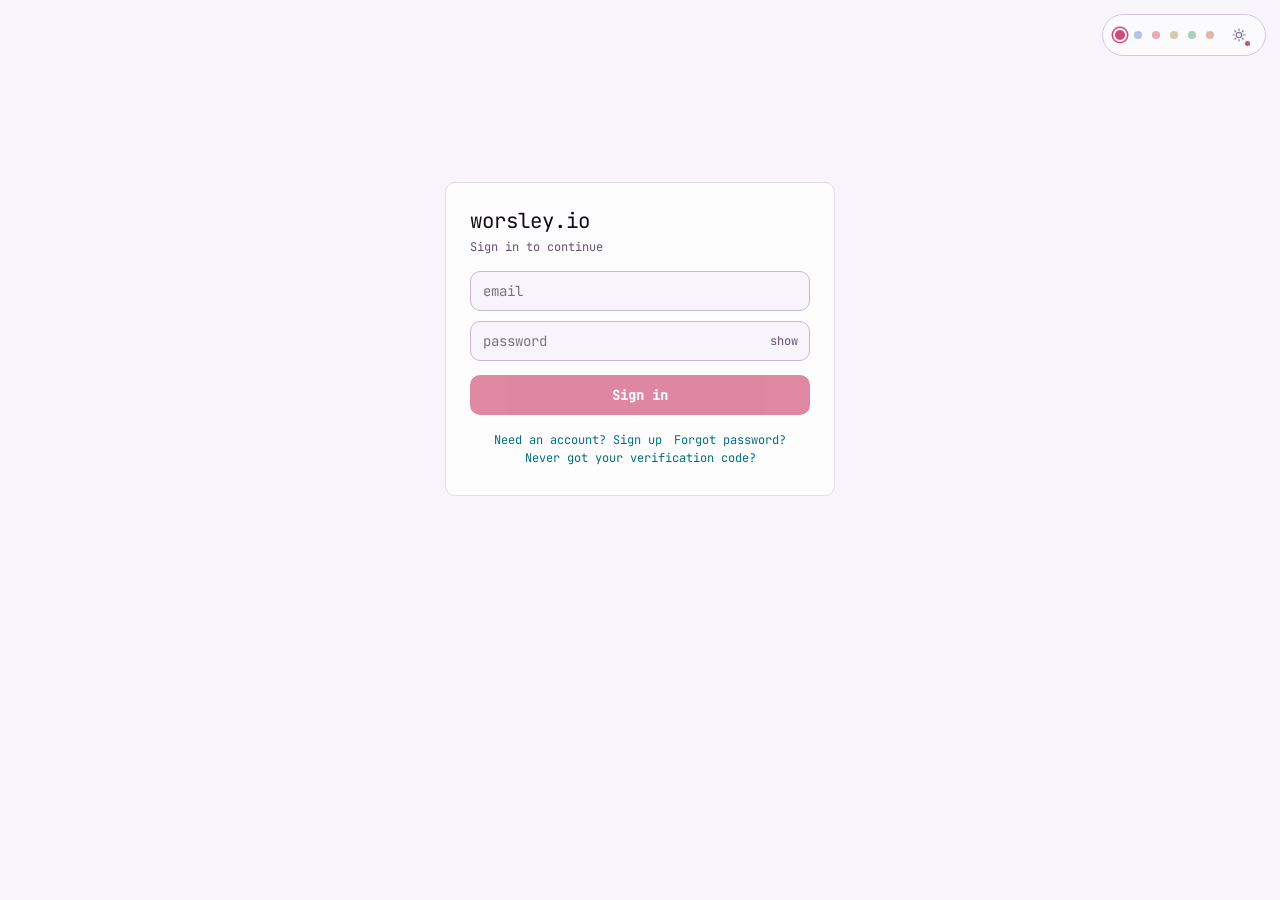
==== commit 4bc17082: "deploy: blakeworsley/worsleyio@e498ab460f6cfe9f798f93a280b3a5424edf03a7" ====
--- a/index.html
+++ b/index.html
@@ -69,8 +69,8 @@
         }
       })(window.location);
     </script>
-    <script type="module" crossorigin src="/assets/index-Br64P-_F.js"></script>
-    <link rel="stylesheet" crossorigin href="/assets/index-BFIQURda.css">
+    <script type="module" crossorigin src="/assets/index-lBWcvYnc.js"></script>
+    <link rel="stylesheet" crossorigin href="/assets/index-cO6ZipNc.css">
   </head>
   <body>
     <div id="root"></div>
--- a/assets/index-cO6ZipNc.css
+++ b/assets/index-cO6ZipNc.css
@@ -0,0 +1 @@
+html,body,div,span,applet,object,iframe,h1,h2,h3,h4,h5,h6,p,blockquote,pre,a,abbr,acronym,address,big,cite,code,del,dfn,em,img,ins,kbd,q,s,samp,small,strike,strong,sub,sup,tt,var,b,u,i,center,dl,dt,dd,ol,ul,li,fieldset,form,label,legend,table,caption,tbody,tfoot,thead,tr,th,td,article,aside,canvas,details,embed,figure,figcaption,footer,header,hgroup,menu,nav,output,ruby,section,summary,time,mark,audio,video{margin:0;padding:0;border:0;font-size:100%;font:inherit;vertical-align:baseline}article,aside,details,figcaption,figure,footer,header,hgroup,menu,nav,section{display:block}body{line-height:1}ol,ul{list-style:none}blockquote,q{quotes:none}blockquote:before,blockquote:after,q:before,q:after{content:"";content:none}table{border-collapse:collapse;border-spacing:0}:root{--color-bg: #0b0119;--color-surface: #180b30;--color-surface-2: #241840;--color-text: #e8e9fd;--color-text-bright: #f2f3fe;--color-text-muted: #a99ec8;--color-text-dim: #8578a8;--color-accent: #fc4f88;--color-accent-2: #05d9e8;--color-accent-3: #f5c518;--color-accent-ink: #0b0119;--color-error: #ee2f3f;--color-warning: #bd830f;--color-info: #137de7;--color-success: #0fbd58;--color-link: #05d9e8;--macro-calories: var(--color-accent);--macro-protein: #6bcf7f;--macro-carbs: #ffd93d;--macro-fat: #ff6b9d;--color-border: #241a3d;--color-border-strong: #3c2d5e;--color-selection: rgba(252, 79, 136, .16);--color-hover: rgba(232, 233, 253, .06);--color-backdrop: rgba(0, 0, 0, .7);--font-mono: "JetBrains Mono", "Fira Code", "Cascadia Code", monospace;--font-sans: var(--font-ui, -apple-system, BlinkMacSystemFont, "Segoe UI", "Roboto", sans-serif);--font-size-xs: .65rem;--font-size-sm: .75rem;--font-size-base: .875rem;--font-size-lg: 1rem;--text-scale: 1;--radius-sm: var(--r-sm, 4px);--radius-md: var(--r, 8px);--radius-lg: var(--r-lg, 12px);--radius-xl: var(--r-xl, 16px)}html{font-size:calc(100% * var(--text-scale, 1))}html,body{background-color:var(--color-bg);color:var(--color-text);margin:0;padding:0;overflow-x:hidden;transition:background-color .3s ease,color .3s ease}body{background-image:var(--haze);background-repeat:no-repeat}[data-theme=default][data-mode=dark]{--color-bg: #0d1117;--color-surface: #161b22;--color-surface-2: #21262d;--color-text: #e6edf3;--color-text-bright: #f0f6fc;--color-text-muted: #8b949e;--color-text-dim: #484f58;--color-accent: #7ee787;--color-error: #ff6b6b;--color-warning: #ffd93d;--color-info: #6bcf7f;--color-success: #4ec9b0;--color-link: #569cd6;--color-border: rgba(255, 255, 255, .08);--color-border-strong: rgba(255, 255, 255, .12);--color-selection: rgba(255, 255, 255, .06);--color-hover: rgba(255, 255, 255, .04);--color-backdrop: rgba(0, 0, 0, .6)}[data-theme=matrix][data-mode=dark]{--color-bg: #000000;--color-surface: #001100;--color-surface-2: #002200;--color-text: #00ff00;--color-text-bright: #39ff14;--color-text-muted: #008000;--color-text-dim: #004000;--color-accent: #39ff14;--color-error: #ff0040;--color-warning: #ffff00;--color-info: #00ffff;--color-success: #00ff00;--color-link: #39ff14;--color-border: rgba(0, 255, 0, .15);--color-border-strong: rgba(0, 255, 0, .25);--color-selection: rgba(0, 255, 0, .1);--color-hover: rgba(0, 255, 0, .06)}[data-theme=retro][data-mode=dark]{--color-bg: #2b1810;--color-surface: #3d2817;--color-surface-2: #4f3620;--color-text: #ffb000;--color-text-bright: #ffd700;--color-text-muted: #cc8800;--color-text-dim: #996600;--color-accent: #ffd700;--color-error: #ff4500;--color-warning: #ff8c00;--color-info: #ffa500;--color-success: #ffb000;--color-link: #ffd700;--color-border: rgba(255, 176, 0, .15);--color-border-strong: rgba(255, 176, 0, .25);--color-selection: rgba(255, 176, 0, .1);--color-hover: rgba(255, 176, 0, .06)}[data-theme=modern][data-mode=dark]{--color-bg: #1e1e1e;--color-surface: #2d2d30;--color-surface-2: #37373d;--color-text: #d4d4d4;--color-text-bright: #ffffff;--color-text-muted: #808080;--color-text-dim: #6a6a6a;--color-accent: #569cd6;--color-error: #f44747;--color-warning: #ffcc02;--color-info: #4ec9b0;--color-success: #4ec9b0;--color-link: #569cd6;--color-border: rgba(255, 255, 255, .08);--color-border-strong: rgba(255, 255, 255, .12);--color-selection: rgba(86, 156, 214, .15);--color-hover: rgba(255, 255, 255, .04)}[data-theme=dracula][data-mode=dark]{--color-bg: #282a36;--color-surface: #44475a;--color-surface-2: #343746;--color-text: #f8f8f2;--color-text-bright: #ffffff;--color-text-muted: #6272a4;--color-text-dim: #6272a4;--color-accent: #bd93f9;--color-error: #ff5555;--color-warning: #ffb86c;--color-info: #8be9fd;--color-success: #50fa7b;--color-link: #bd93f9;--color-border: rgba(255, 255, 255, .1);--color-border-strong: rgba(255, 255, 255, .15);--color-selection: rgba(189, 147, 249, .15);--color-hover: rgba(255, 255, 255, .05)}[data-theme=solarized][data-mode=dark]{--color-bg: #002b36;--color-surface: #073642;--color-surface-2: #0a3f4c;--color-text: #93a1a1;--color-text-bright: #eee8d5;--color-text-muted: #839496;--color-text-dim: #586e75;--color-accent: #268bd2;--color-error: #dc322f;--color-warning: #b58900;--color-info: #2aa198;--color-success: #859900;--color-link: #4aa8e8;--color-border: rgba(147, 161, 161, .1);--color-border-strong: rgba(147, 161, 161, .18);--color-selection: rgba(38, 139, 210, .15);--color-hover: rgba(147, 161, 161, .05)}[data-theme=gruvbox][data-mode=dark]{--color-bg: #282828;--color-surface: #3c3836;--color-surface-2: #504945;--color-text: #ebdbb2;--color-text-bright: #fbf1c7;--color-text-muted: #a89984;--color-text-dim: #665c54;--color-accent: #fe8019;--color-error: #fb4934;--color-warning: #fabd2f;--color-info: #83a598;--color-success: #b8bb26;--color-link: #83a598;--macro-calories: #fe8019;--macro-protein: #b8bb26;--macro-carbs: #fabd2f;--macro-fat: #d3869b;--color-border: rgba(235, 219, 178, .1);--color-border-strong: rgba(235, 219, 178, .18);--color-selection: rgba(254, 128, 25, .15);--color-hover: rgba(235, 219, 178, .05)}[data-theme=tokyo-night][data-mode=dark]{--color-bg: #1a1b26;--color-surface: #24283b;--color-surface-2: #292e42;--color-text: #c0caf5;--color-text-bright: #dfe5ff;--color-text-muted: #6b74a0;--color-text-dim: #414868;--color-accent: #7aa2f7;--color-error: #f7768e;--color-warning: #e0af68;--color-info: #7dcfff;--color-success: #9ece6a;--color-link: #bb9af7;--macro-calories: #7aa2f7;--macro-protein: #9ece6a;--macro-carbs: #e0af68;--macro-fat: #bb9af7;--color-border: rgba(192, 202, 245, .1);--color-border-strong: rgba(192, 202, 245, .18);--color-selection: rgba(122, 162, 247, .18);--color-hover: rgba(192, 202, 245, .05)}[data-theme=high-contrast][data-mode=dark]{--color-bg: #000000;--color-surface: #1a1a1a;--color-surface-2: #333333;--color-text: #ffffff;--color-text-bright: #ffffff;--color-text-muted: #c0c0c0;--color-text-dim: #808080;--color-accent: #ffff00;--color-error: #ff0000;--color-warning: #ff8000;--color-info: #00ffff;--color-success: #00ff00;--color-link: #00ffff;--color-border: rgba(255, 255, 255, .3);--color-border-strong: rgba(255, 255, 255, .5);--color-selection: rgba(0, 120, 212, .3);--color-hover: rgba(255, 255, 255, .08)}[data-theme=default][data-mode=light]{--color-bg: #ffffff;--color-surface: #f6f8fa;--color-surface-2: #eaeef2;--color-text: #1f2328;--color-text-bright: #010409;--color-text-muted: #59636e;--color-text-dim: #818b98;--color-accent: #1a7f37;--color-error: #cf222e;--color-warning: #9a6700;--color-info: #1a7f37;--color-success: #1a7f37;--color-link: #0969da;--macro-calories: var(--color-accent);--macro-protein: #1a7f37;--macro-carbs: #9a6700;--macro-fat: #bf3989;--color-border: rgba(31, 35, 40, .12);--color-border-strong: rgba(31, 35, 40, .2);--color-selection: rgba(9, 105, 218, .1);--color-hover: rgba(31, 35, 40, .04);--color-backdrop: rgba(0, 0, 0, .4)}[data-theme=matrix][data-mode=light]{--color-bg: #f2f7f2;--color-surface: #e4efe4;--color-surface-2: #d5e6d5;--color-text: #063a17;--color-text-bright: #002d0d;--color-text-muted: #3d7a4f;--color-text-dim: #7aa686;--color-accent: #00803b;--color-error: #b3001b;--color-warning: #8a6d00;--color-info: #006b6b;--color-success: #00803b;--color-link: #00803b;--macro-calories: #00803b;--macro-protein: #006b3c;--macro-carbs: #8a6d00;--macro-fat: #9c1f5e;--color-border: rgba(6, 58, 23, .15);--color-border-strong: rgba(6, 58, 23, .26);--color-selection: rgba(0, 128, 59, .12);--color-hover: rgba(6, 58, 23, .05);--color-backdrop: rgba(0, 20, 8, .4)}[data-theme=retro][data-mode=light]{--color-bg: #fdf6e3;--color-surface: #f5e9cd;--color-surface-2: #ecdcb6;--color-text: #4a2c10;--color-text-bright: #2b1810;--color-text-muted: #8a6234;--color-text-dim: #ab8a63;--color-accent: #a35c00;--color-error: #b00000;--color-warning: #8a5a00;--color-info: #7a5c00;--color-success: #5c6b00;--color-link: #a35c00;--macro-calories: #a35c00;--macro-protein: #5c6b00;--macro-carbs: #8a5a00;--macro-fat: #9c2f52;--color-border: rgba(74, 44, 16, .16);--color-border-strong: rgba(74, 44, 16, .28);--color-selection: rgba(163, 92, 0, .12);--color-hover: rgba(74, 44, 16, .05);--color-backdrop: rgba(43, 24, 16, .4)}[data-theme=modern][data-mode=light]{--color-bg: #ffffff;--color-surface: #f3f3f3;--color-surface-2: #e8e8e8;--color-text: #3b3b3b;--color-text-bright: #1e1e1e;--color-text-muted: #6c6c6c;--color-text-dim: #949494;--color-accent: #0451a5;--color-error: #cd3131;--color-warning: #bf8803;--color-info: #0e7490;--color-success: #107c10;--color-link: #0451a5;--macro-calories: #0451a5;--macro-protein: #107c10;--macro-carbs: #bf8803;--macro-fat: #af00db;--color-border: rgba(0, 0, 0, .11);--color-border-strong: rgba(0, 0, 0, .19);--color-selection: rgba(4, 81, 165, .12);--color-hover: rgba(0, 0, 0, .04);--color-backdrop: rgba(0, 0, 0, .4)}[data-theme=dracula][data-mode=light]{--color-bg: #fffbeb;--color-surface: #f5f1e0;--color-surface-2: #ebe6d1;--color-text: #1f1f1f;--color-text-bright: #0d0d0d;--color-text-muted: #6c664b;--color-text-dim: #9c9578;--color-accent: #7435d9;--color-error: #cb3a2a;--color-warning: #a34d14;--color-info: #036a96;--color-success: #14710a;--color-link: #7435d9;--macro-calories: #7435d9;--macro-protein: #14710a;--macro-carbs: #a34d14;--macro-fat: #a3144d;--color-border: rgba(31, 31, 31, .13);--color-border-strong: rgba(31, 31, 31, .22);--color-selection: rgba(100, 74, 201, .13);--color-hover: rgba(31, 31, 31, .04);--color-backdrop: rgba(31, 31, 31, .4)}[data-theme=solarized][data-mode=light]{--color-bg: #fdf6e3;--color-surface: #f2ecdc;--color-surface-2: #e6dfca;--color-text: #586e75;--color-text-bright: #073642;--color-text-muted: #657b83;--color-text-dim: #93a1a1;--color-accent: #268bd2;--color-error: #dc322f;--color-warning: #b58900;--color-info: #2aa198;--color-success: #859900;--color-link: #1a6496;--macro-calories: #268bd2;--macro-protein: #859900;--macro-carbs: #b58900;--macro-fat: #d33682;--color-border: rgba(88, 110, 117, .15);--color-border-strong: rgba(88, 110, 117, .26);--color-selection: rgba(38, 139, 210, .12);--color-hover: rgba(88, 110, 117, .05);--color-backdrop: rgba(0, 43, 54, .4)}[data-theme=gruvbox][data-mode=light]{--color-bg: #f7f3e8;--color-surface: #fdfbf5;--color-surface-2: #f2e9d4;--color-text: #3c3836;--color-text-bright: #282828;--color-text-muted: #6a5f56;--color-text-dim: #776b5e;--color-accent: #af3a03;--color-error: #9d0006;--color-warning: #b57614;--color-info: #427b58;--color-success: #79740e;--color-link: #076678;--macro-calories: #af3a03;--macro-protein: #79740e;--macro-carbs: #b57614;--macro-fat: #8f3f71;--color-border: rgba(60, 56, 54, .15);--color-border-strong: rgba(60, 56, 54, .26);--color-selection: rgba(175, 58, 3, .13);--color-hover: rgba(60, 56, 54, .05);--color-backdrop: rgba(40, 40, 40, .4)}[data-theme=tokyo-night][data-mode=light]{--color-bg: #e1e2e7;--color-surface: #eaebf0;--color-surface-2: #d0d5e3;--color-text: #3760bf;--color-text-bright: #2e3c64;--color-text-muted: #6172b0;--color-text-dim: #8990b3;--color-accent: #2959aa;--color-error: #c64343;--color-warning: #8c6c3e;--color-info: #007197;--color-success: #587539;--color-link: #7847bd;--macro-calories: #2959aa;--macro-protein: #587539;--macro-carbs: #8c6c3e;--macro-fat: #7847bd;--color-border: rgba(55, 96, 191, .16);--color-border-strong: rgba(55, 96, 191, .28);--color-selection: rgba(41, 89, 170, .13);--color-hover: rgba(55, 96, 191, .05);--color-backdrop: rgba(46, 60, 100, .4)}[data-theme=high-contrast][data-mode=light]{--color-bg: #ffffff;--color-surface: #f0f0f0;--color-surface-2: #e0e0e0;--color-text: #000000;--color-text-bright: #000000;--color-text-muted: #333333;--color-text-dim: #595959;--color-accent: #0000cc;--color-error: #cc0000;--color-warning: #8a4b00;--color-info: #006666;--color-success: #006600;--color-link: #0000cc;--macro-calories: #0000cc;--macro-protein: #006600;--macro-carbs: #8a4b00;--macro-fat: #99005c;--color-border: rgba(0, 0, 0, .4);--color-border-strong: rgba(0, 0, 0, .65);--color-selection: rgba(0, 0, 204, .18);--color-hover: rgba(0, 0, 0, .07);--color-backdrop: rgba(0, 0, 0, .5)}:root{--surface: var(--color-bg);--surface-raised: var(--color-surface);--surface-sunk: var(--color-surface-2, var(--color-surface));--ink: var(--color-text);--ink-strong: var(--color-text-bright);--ink-2: var(--color-text-muted);--ink-3: var(--color-text-dim);--label-ink: var(--ink-2);--accent: var(--color-accent);--accent-2: var(--color-accent-2, var(--color-info));--accent-3: var(--color-accent-3, var(--color-warning));--accent-ink: var(--color-accent-ink, var(--color-bg));--accent-quiet: color-mix(in srgb, var(--accent) 15%, transparent);--line: var(--color-border);--line-2: var(--color-border-strong);--track: color-mix(in srgb, var(--ink) 13%, transparent);--focus: 0 0 0 3px var(--accent-quiet);--meter-fill: linear-gradient(90deg, color-mix(in srgb, var(--accent) 45%, var(--surface)), var(--accent));--accent-fill: linear-gradient(180deg, color-mix(in srgb, var(--accent) 86%, white), var(--accent) 70%);--haze: none}[data-shape=quiet],:root{--font-display: "Iowan Old Style", "Charter", Palatino, Georgia, serif;--font-num: "Iowan Old Style", "Charter", Georgia, serif;--font-ui: "Avenir Next", Avenir, system-ui, -apple-system, sans-serif;--font-micro: ui-monospace, Menlo, monospace;--font-chrome: var(--font-mono);--lh-display: 1.07;--tr-display: -.016em;--micro-size: 9px;--micro-track: .22em;--micro-case: uppercase;--fw-display: 400;--icon-stroke: 1.5;--r: 10px;--r-sm: 6px;--r-lg: 14px;--r-xl: 20px;--r-pill: 99px}[data-shape=editorial]{--font-display: "Charter", "Iowan Old Style", Georgia, serif;--font-num: "Charter", "Iowan Old Style", Georgia, serif;--font-ui: system-ui, -apple-system, sans-serif;--font-chrome: var(--font-mono);--lh-display: 1.09;--tr-display: -.018em;--micro-size: 9.5px;--micro-track: .16em;--r: 14px;--r-sm: 8px;--r-lg: 20px;--r-xl: 28px}[data-shape=modern]{--font-display: system-ui, -apple-system, "Inter", "Helvetica Neue", sans-serif;--font-num: system-ui, -apple-system, sans-serif;--font-ui: system-ui, -apple-system, sans-serif;--font-micro: system-ui, -apple-system, sans-serif;--font-chrome: var(--font-ui);--lh-display: 1.02;--tr-display: -.042em;--micro-size: 11.5px;--micro-track: 0;--micro-case: none;--fw-display: 600;--icon-stroke: 2;--r: 14px;--r-sm: 9px;--r-lg: 18px;--r-xl: 24px}.lucide{stroke-width:var(--icon-stroke)}.panel{background:var(--surface-raised);border:1px solid var(--line);border-radius:var(--r)}.micro{font-family:var(--font-micro);font-size:var(--micro-size);letter-spacing:var(--micro-track);text-transform:var(--micro-case);color:var(--label-ink)}[data-theme=cyber][data-mode=dark]{--color-bg: #0b0119;--color-surface: #180b30;--color-surface-2: #241840;--color-text: #e8e9fd;--color-text-bright: #f2f3fe;--color-text-muted: #a99ec8;--color-text-dim: #8578a8;--color-accent: #fc4f88;--color-accent-2: #05d9e8;--color-accent-3: #f5c518;--color-accent-ink: #0b0119;--color-error: #ee2f3f;--color-warning: #bd830f;--color-info: #137de7;--color-success: #0fbd58;--color-link: #05d9e8;--macro-calories: #ff2a6d;--macro-protein: #00ff9f;--macro-carbs: #f9f002;--macro-fat: #d300c5;--color-border: #241a3d;--color-border-strong: #3c2d5e;--color-selection: rgba(252, 79, 136, .16);--color-hover: rgba(232, 233, 253, .06);--color-backdrop: rgba(0, 0, 0, .7);--haze: radial-gradient(900px 600px at 100% 0%, color-mix(in srgb, var(--color-accent-2) 14%, transparent), transparent 70%)}[data-theme=ink][data-mode=dark]{--color-bg: #121110;--color-surface: #1b1a18;--color-surface-2: #262420;--color-text: #ece9e2;--color-text-bright: #f7f5ef;--color-text-muted: #a8a39a;--color-text-dim: #8a857b;--color-accent: #3b82f6;--color-accent-2: #6fd3b8;--color-accent-3: #d9a933;--color-accent-ink: #121110;--color-error: #ef3e4c;--color-warning: #bd830f;--color-info: #1882ec;--color-success: #0fbd58;--color-link: #6fd3b8;--color-border: #2a2825;--color-border-strong: #3d3a35;--color-selection: rgba(59, 130, 246, .16);--color-hover: rgba(236, 233, 226, .06);--color-backdrop: rgba(0, 0, 0, .7)}[data-theme=cyber][data-mode=light]{--color-bg: #f7f4fb;--color-surface: #fdfdfe;--color-surface-2: #ede7f3;--color-text: #1f112c;--color-text-bright: #110918;--color-text-muted: #66527a;--color-text-dim: #7d6693;--color-accent: #c31348;--color-accent-2: #00707f;--color-accent-3: #876e0d;--color-accent-ink: #fdfdfe;--color-error: #cf1726;--color-warning: #936710;--color-info: #1670ca;--color-success: #0e813e;--color-link: #00707f;--macro-calories: #d6006c;--macro-protein: #00734d;--macro-carbs: #8a6b00;--macro-fat: #9500a8;--color-border: #e3dbeb;--color-border-strong: #c7b8d5;--color-selection: rgba(195, 19, 72, .16);--color-hover: rgba(31, 17, 44, .05);--color-backdrop: rgba(0, 0, 0, .45)}[data-theme=ink][data-mode=light]{--color-bg: #f6f4ee;--color-surface: #fffefb;--color-surface-2: #ede9e0;--color-text: #1c1a17;--color-text-bright: #0f0e0c;--color-text-muted: #5e5950;--color-text-dim: #6f6a60;--color-accent: #2457c5;--color-accent-2: #157a63;--color-accent-3: #8a6a10;--color-accent-ink: #fffefb;--color-error: #cf1726;--color-warning: #936710;--color-info: #1670ca;--color-success: #0e813e;--color-link: #157a63;--color-border: #e2ddd2;--color-border-strong: #c9c2b4;--color-selection: rgba(36, 87, 197, .14);--color-hover: rgba(28, 26, 23, .05);--color-backdrop: rgba(0, 0, 0, .45)}[data-theme=slate][data-mode=dark]{--color-bg: #040b16;--color-surface: #0c192c;--color-surface-2: #17263b;--color-text: #e8fcfc;--color-text-bright: #f2fdfd;--color-text-muted: #a5c1ca;--color-text-dim: #83a0af;--color-accent: #f92f40;--color-accent-2: #2ff994;--color-accent-3: #f2c336;--color-accent-ink: #040b16;--color-error: #ef3e4c;--color-warning: #bd830f;--color-info: #1882ec;--color-success: #0fbd58;--color-link: #2ff994;--color-border: #1a283d;--color-border-strong: #2c415e;--color-selection: rgba(249, 47, 64, .16);--color-hover: rgba(232, 252, 252, .06);--color-backdrop: rgba(0, 0, 0, .7)}[data-theme=slate][data-mode=light]{--color-bg: #f4f7fb;--color-surface: #fdfdfe;--color-surface-2: #e7ecf3;--color-text: #111c2c;--color-text-bright: #090f18;--color-text-muted: #52637a;--color-text-dim: #61738c;--color-accent: #c31322;--color-accent-2: #0d8247;--color-accent-3: #8b6c0e;--color-accent-ink: #fdfdfe;--color-error: #cf1726;--color-warning: #936710;--color-info: #1670ca;--color-success: #0e813e;--color-link: #0d8247;--color-border: #dbe2eb;--color-border-strong: #b8c4d5;--color-selection: rgba(195, 19, 34, .16);--color-hover: rgba(17, 28, 44, .05);--color-backdrop: rgba(0, 0, 0, .45)}[data-theme=verdant][data-mode=dark]{--color-bg: #041611;--color-surface: #0c2c24;--color-surface-2: #173b32;--color-text: #e8fcec;--color-text-bright: #f2fdf5;--color-text-muted: #a5cab5;--color-text-dim: #83af99;--color-accent: #f9c62f;--color-accent-2: #ba68f5;--color-accent-3: #f94892;--color-accent-ink: #041611;--color-error: #f25a67;--color-warning: #bd830f;--color-info: #3491ef;--color-success: #0fbd58;--color-link: #ba68f5;--color-border: #1a3d34;--color-border-strong: #2c5e51;--color-selection: rgba(249, 198, 47, .16);--color-hover: rgba(232, 252, 236, .06);--color-backdrop: rgba(0, 0, 0, .7)}[data-theme=verdant][data-mode=light]{--color-bg: #f4fbf9;--color-surface: #fdfefe;--color-surface-2: #e7f3f0;--color-text: #112c25;--color-text-bright: #091814;--color-text-muted: #527a70;--color-text-dim: #557a71;--color-accent: #8e6e0e;--color-accent-2: #7a13c3;--color-accent-3: #c3135c;--color-accent-ink: #fdfefe;--color-error: #cf1726;--color-warning: #976b11;--color-info: #1773cf;--color-success: #0e813e;--color-link: #7a13c3;--color-border: #dbebe7;--color-border-strong: #b8d5ce;--color-selection: rgba(142, 110, 14, .16);--color-hover: rgba(17, 44, 37, .05);--color-backdrop: rgba(0, 0, 0, .45)}[data-theme=ember][data-mode=dark]{--color-bg: #160a04;--color-surface: #2c170c;--color-surface-2: #3b2317;--color-text: #fce8ec;--color-text-bright: #fdf2f5;--color-text-muted: #caa5a5;--color-text-dim: #af8683;--color-accent: #2ff983;--color-accent-2: #2fa5f9;--color-accent-3: #f236b3;--color-accent-ink: #160a04;--color-error: #f04251;--color-warning: #bd830f;--color-info: #1d85ed;--color-success: #0fbd58;--color-link: #2fa5f9;--color-border: #3d261a;--color-border-strong: #5e3d2c;--color-selection: rgba(47, 249, 131, .16);--color-hover: rgba(252, 232, 236, .06);--color-backdrop: rgba(0, 0, 0, .7)}[data-theme=ember][data-mode=light]{--color-bg: #fbf6f4;--color-surface: #fefdfd;--color-surface-2: #f3ebe7;--color-text: #2c1a11;--color-text-bright: #180e09;--color-text-muted: #7a5f52;--color-text-dim: #876c5e;--color-accent: #0d823e;--color-accent-2: #1375bc;--color-accent-3: #c31388;--color-accent-ink: #fefdfd;--color-error: #cf1726;--color-warning: #936710;--color-info: #1670ca;--color-success: #0e813e;--color-link: #1375bc;--color-border: #ebe0db;--color-border-strong: #d5c2b8;--color-selection: rgba(13, 130, 62, .16);--color-hover: rgba(44, 26, 17, .05);--color-backdrop: rgba(0, 0, 0, .45)}@font-face{font-family:JetBrains Mono;font-style:normal;font-display:swap;font-weight:400;src:url([data-uri]) format("woff2"),url([data-uri]) format("woff");unicode-range:U+0460-052F,U+1C80-1C8A,U+20B4,U+2DE0-2DFF,U+A640-A69F,U+FE2E-FE2F}@font-face{font-family:JetBrains Mono;font-style:normal;font-display:swap;font-weight:400;src:url(/assets/jetbrains-mono-cyrillic-400-normal-BEIGL1Tu.woff2) format("woff2"),url(/assets/jetbrains-mono-cyrillic-400-normal-ugxPyKxw.woff) format("woff");unicode-range:U+0301,U+0400-045F,U+0490-0491,U+04B0-04B1,U+2116}@font-face{font-family:JetBrains Mono;font-style:normal;font-display:swap;font-weight:400;src:url(/assets/jetbrains-mono-greek-400-normal-C190GLew.woff2) format("woff2"),url(/assets/jetbrains-mono-greek-400-normal-B9oWc5Lo.woff) format("woff");unicode-range:U+0370-0377,U+037A-037F,U+0384-038A,U+038C,U+038E-03A1,U+03A3-03FF}@font-face{font-family:JetBrains Mono;font-style:normal;font-display:swap;font-weight:400;src:url([data-uri]) format("woff2"),url(/assets/jetbrains-mono-vietnamese-400-normal-CqNFfHCs.woff) format("woff");unicode-range:U+0102-0103,U+0110-0111,U+0128-0129,U+0168-0169,U+01A0-01A1,U+01AF-01B0,U+0300-0301,U+0303-0304,U+0308-0309,U+0323,U+0329,U+1EA0-1EF9,U+20AB}@font-face{font-family:JetBrains Mono;font-style:normal;font-display:swap;font-weight:400;src:url(/assets/jetbrains-mono-latin-ext-400-normal-Bc8Ftmh3.woff2) format("woff2"),url(/assets/jetbrains-mono-latin-ext-400-normal-fXTG6kC5.woff) format("woff");unicode-range:U+0100-02BA,U+02BD-02C5,U+02C7-02CC,U+02CE-02D7,U+02DD-02FF,U+0304,U+0308,U+0329,U+1D00-1DBF,U+1E00-1E9F,U+1EF2-1EFF,U+2020,U+20A0-20AB,U+20AD-20C0,U+2113,U+2C60-2C7F,U+A720-A7FF}@font-face{font-family:JetBrains Mono;font-style:normal;font-display:swap;font-weight:400;src:url(/assets/jetbrains-mono-latin-400-normal-V6pRDFza.woff2) format("woff2"),url(/assets/jetbrains-mono-latin-400-normal-6-qcROiO.woff) format("woff");unicode-range:U+0000-00FF,U+0131,U+0152-0153,U+02BB-02BC,U+02C6,U+02DA,U+02DC,U+0304,U+0308,U+0329,U+2000-206F,U+20AC,U+2122,U+2191,U+2193,U+2212,U+2215,U+FEFF,U+FFFD}@font-face{font-family:JetBrains Mono;font-style:normal;font-display:swap;font-weight:500;src:url([data-uri]) format("woff2"),url([data-uri]) format("woff");unicode-range:U+0460-052F,U+1C80-1C8A,U+20B4,U+2DE0-2DFF,U+A640-A69F,U+FE2E-FE2F}@font-face{font-family:JetBrains Mono;font-style:normal;font-display:swap;font-weight:500;src:url(/assets/jetbrains-mono-cyrillic-500-normal-DmUKJPL_.woff2) format("woff2"),url(/assets/jetbrains-mono-cyrillic-500-normal-DJqRU3vO.woff) format("woff");unicode-range:U+0301,U+0400-045F,U+0490-0491,U+04B0-04B1,U+2116}@font-face{font-family:JetBrains Mono;font-style:normal;font-display:swap;font-weight:500;src:url(/assets/jetbrains-mono-greek-500-normal-JpySY46c.woff2) format("woff2"),url(/assets/jetbrains-mono-greek-500-normal-D7SFKleX.woff) format("woff");unicode-range:U+0370-0377,U+037A-037F,U+0384-038A,U+038C,U+038E-03A1,U+03A3-03FF}@font-face{font-family:JetBrains Mono;font-style:normal;font-display:swap;font-weight:500;src:url([data-uri]) format("woff2"),url(/assets/jetbrains-mono-vietnamese-500-normal-DNRqzVM1.woff) format("woff");unicode-range:U+0102-0103,U+0110-0111,U+0128-0129,U+0168-0169,U+01A0-01A1,U+01AF-01B0,U+0300-0301,U+0303-0304,U+0308-0309,U+0323,U+0329,U+1EA0-1EF9,U+20AB}@font-face{font-family:JetBrains Mono;font-style:normal;font-display:swap;font-weight:500;src:url(/assets/jetbrains-mono-latin-ext-500-normal-Cut-4mMH.woff2) format("woff2"),url(/assets/jetbrains-mono-latin-ext-500-normal-ckzbgY84.woff) format("woff");unicode-range:U+0100-02BA,U+02BD-02C5,U+02C7-02CC,U+02CE-02D7,U+02DD-02FF,U+0304,U+0308,U+0329,U+1D00-1DBF,U+1E00-1E9F,U+1EF2-1EFF,U+2020,U+20A0-20AB,U+20AD-20C0,U+2113,U+2C60-2C7F,U+A720-A7FF}@font-face{font-family:JetBrains Mono;font-style:normal;font-display:swap;font-weight:500;src:url(/assets/jetbrains-mono-latin-500-normal-BWZEU5yA.woff2) format("woff2"),url(/assets/jetbrains-mono-latin-500-normal-CJOVTJB7.woff) format("woff");unicode-range:U+0000-00FF,U+0131,U+0152-0153,U+02BB-02BC,U+02C6,U+02DA,U+02DC,U+0304,U+0308,U+0329,U+2000-206F,U+20AC,U+2122,U+2191,U+2193,U+2212,U+2215,U+FEFF,U+FFFD}.auth-wrap{min-height:100vh}.hub-theme-picker{position:fixed;top:14px;right:14px;display:flex;align-items:center;gap:10px;background:var(--color-surface);border:1px solid var(--color-border-strong);border-radius:999px;padding:6px 12px;opacity:.75;transition:opacity .2s ease,border-color .2s ease}.hub-theme-picker:hover,.hub-theme-picker:focus-within{opacity:1;border-color:var(--color-accent)}.auth-wrap{min-height:70vh;display:flex;align-items:center;justify-content:center;padding:24px;font-family:var(--font-mono)}.auth-loading{color:var(--color-text-muted);text-align:center}.auth-logout-manual{margin-top:14px;font-size:var(--font-size-sm)}.auth-logout-manual a{color:var(--color-link)}.auth-card{width:100%;max-width:340px;background:var(--color-surface);border:1px solid var(--color-border);border-radius:var(--r);padding:28px 24px;display:flex;flex-direction:column;gap:10px}.auth-title{margin:0;font-size:1.3rem;color:var(--color-text-bright)}.auth-tagline{margin:-6px 0 0;color:var(--color-accent);font-size:var(--font-size-sm)}.auth-sub{margin:0 0 8px;color:var(--color-text-muted);font-size:var(--font-size-sm)}.auth-input{background:var(--color-bg);border:1px solid var(--color-border-strong);border-radius:var(--r);padding:10px 12px;color:var(--color-text);font-family:var(--font-mono);font-size:var(--font-size-base)}.auth-input:focus{outline:none;border-color:var(--color-accent)}.auth-btn{margin-top:4px;background:var(--color-accent);color:var(--color-bg);border:none;border-radius:var(--r);padding:11px;font-family:var(--font-mono);font-weight:600;cursor:pointer}.auth-btn:disabled{opacity:.5;cursor:default}.auth-error{color:var(--color-error);font-size:var(--font-size-sm)}.auth-notice{color:var(--color-accent);font-size:var(--font-size-sm)}.auth-switch{margin-top:6px;text-align:center}.auth-switch button{background:none;border:none;color:var(--color-link);cursor:pointer;font-family:var(--font-mono);font-size:var(--font-size-sm)}.auth-password{position:relative;display:flex}.auth-password .auth-input{flex:1;padding-right:56px}.auth-reveal{position:absolute;right:6px;top:50%;transform:translateY(-50%);background:none;border:none;color:var(--color-text-muted);font-family:var(--font-mono);font-size:var(--font-size-sm);cursor:pointer;padding:4px 6px}.auth-family{margin:10px 0 0;padding-top:12px;border-top:1px solid var(--color-border);text-align:center;color:var(--color-text-muted);font-size:var(--font-size-sm)}.theme-dots{display:flex;align-items:center;justify-content:center;gap:var(--dots-gap);--ring-gap: var(--color-bg)}.theme-dots--lg{--dot-size: .75rem;--dots-gap: .85rem}.theme-dots--sm{--dot-size: .625rem;--dots-gap: .5rem}.theme-dot{-webkit-appearance:none;-moz-appearance:none;appearance:none;border:0;background:none;padding:.5rem;margin:-.5rem;cursor:pointer;display:grid;place-items:center;border-radius:50%;line-height:0}.theme-dot:focus-visible{outline:2px solid var(--color-accent);outline-offset:1px}.theme-dot-fill{display:block;width:var(--dot-size);height:var(--dot-size);border-radius:50%;background:var(--color-accent);opacity:.45;transform:scale(.82);transition:opacity .18s ease,transform .18s ease,box-shadow .18s ease}.theme-dot:hover .theme-dot-fill,.theme-dot:focus-visible .theme-dot-fill{opacity:1;transform:scale(1.05)}.theme-dot.is-active .theme-dot-fill{opacity:1;transform:scale(1);box-shadow:0 0 0 2px var(--ring-gap),0 0 0 3.5px var(--color-accent)}@media(prefers-reduced-motion:reduce){.theme-dot-fill{transition:none}}.mode-toggle{-webkit-appearance:none;-moz-appearance:none;appearance:none;position:relative;display:grid;place-items:center;width:1.75rem;height:1.75rem;padding:0;border:1px solid transparent;border-radius:50%;background:none;color:var(--color-text-muted);cursor:pointer;transition:color .15s ease,border-color .15s ease,background-color .15s ease}.mode-toggle:hover{color:var(--color-text-bright);border-color:var(--color-border);background:var(--color-hover)}.mode-toggle:focus-visible{outline:2px solid var(--color-accent);outline-offset:1px}.mode-toggle-auto{position:absolute;right:.125rem;bottom:.125rem;width:.3125rem;height:.3125rem;border-radius:50%;background:var(--color-accent);box-shadow:0 0 0 1.5px var(--color-bg)}.mode-toggle-seg{display:inline-flex;padding:.1875rem;gap:.1875rem;border:1px solid var(--color-border);border-radius:var(--radius-md);background:var(--color-bg)}.mode-seg{-webkit-appearance:none;-moz-appearance:none;appearance:none;display:inline-flex;align-items:center;gap:.375rem;padding:.375rem .625rem;border:0;border-radius:var(--radius-sm);background:none;color:var(--color-text-muted);font-family:var(--font-chrome);font-size:var(--font-size-sm);cursor:pointer;white-space:nowrap;transition:color .15s ease,background-color .15s ease}.mode-seg:hover{color:var(--color-text-bright);background:var(--color-hover)}.mode-seg.is-active{color:var(--color-bg);background:var(--color-accent)}.mode-seg:focus-visible{outline:2px solid var(--color-accent);outline-offset:1px}.mode-toggle-seg--compact{background:none;padding:.125rem}.mode-toggle-seg--compact .mode-seg{gap:.3125rem;padding:.3125rem .5rem;font-size:var(--font-size-xs)}.mode-toggle-seg--compact .mode-seg.is-active{color:var(--color-text-bright);background:var(--color-hover);box-shadow:inset 0 0 0 1px var(--color-border-strong)}.mode-toggle-seg--compact svg{width:12px;height:12px}@media(max-width:30rem){.mode-seg span{display:none}.mode-seg{padding:.375rem .5rem}.mode-toggle-seg--compact .mode-seg span{display:inline}}
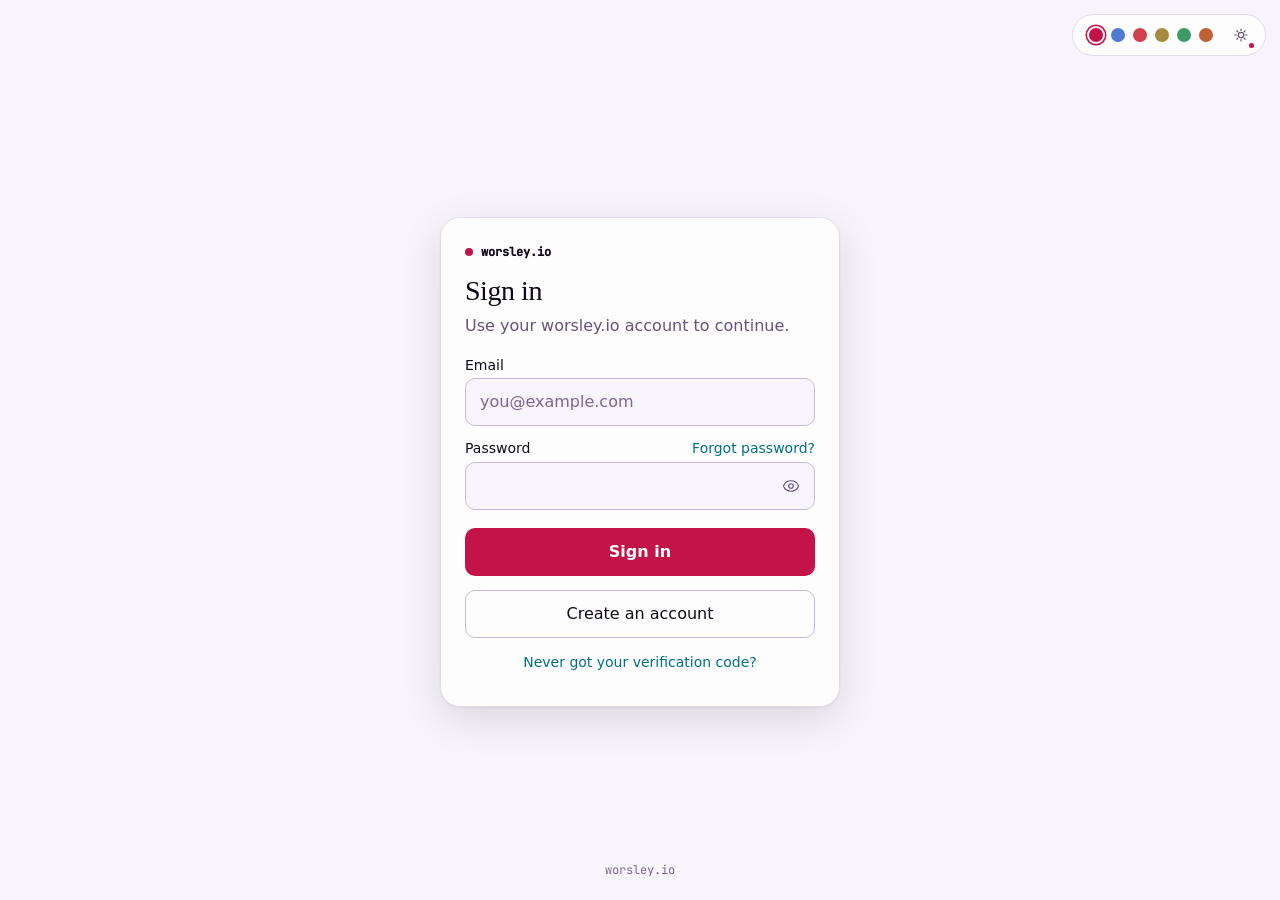
==== commit 431313a5: "deploy: blakeworsley/worsleyio@5708303f9f7df62c0586526e52f47c56e4c21b0b" ====
--- a/index.html
+++ b/index.html
@@ -69,8 +69,8 @@
         }
       })(window.location);
     </script>
-    <script type="module" crossorigin src="/assets/index-lBWcvYnc.js"></script>
-    <link rel="stylesheet" crossorigin href="/assets/index-cO6ZipNc.css">
+    <script type="module" crossorigin src="/assets/index-xO27JGnG.js"></script>
+    <link rel="stylesheet" crossorigin href="/assets/index-JpfpKa-H.css">
   </head>
   <body>
     <div id="root"></div>
--- a/assets/index-JpfpKa-H.css
+++ b/assets/index-JpfpKa-H.css
@@ -0,0 +1 @@
+@charset "UTF-8";html,body,div,span,applet,object,iframe,h1,h2,h3,h4,h5,h6,p,blockquote,pre,a,abbr,acronym,address,big,cite,code,del,dfn,em,img,ins,kbd,q,s,samp,small,strike,strong,sub,sup,tt,var,b,u,i,center,dl,dt,dd,ol,ul,li,fieldset,form,label,legend,table,caption,tbody,tfoot,thead,tr,th,td,article,aside,canvas,details,embed,figure,figcaption,footer,header,hgroup,menu,nav,output,ruby,section,summary,time,mark,audio,video{margin:0;padding:0;border:0;font-size:100%;font:inherit;vertical-align:baseline}article,aside,details,figcaption,figure,footer,header,hgroup,menu,nav,section{display:block}body{line-height:1}ol,ul{list-style:none}blockquote,q{quotes:none}blockquote:before,blockquote:after,q:before,q:after{content:"";content:none}table{border-collapse:collapse;border-spacing:0}:root{--color-bg: #0b0119;--color-surface: #180b30;--color-surface-2: #241840;--color-text: #e8e9fd;--color-text-bright: #f2f3fe;--color-text-muted: #a99ec8;--color-text-dim: #8578a8;--color-accent: #fc4f88;--color-accent-2: #05d9e8;--color-accent-3: #f5c518;--color-accent-ink: #0b0119;--color-error: #ee2f3f;--color-warning: #bd830f;--color-info: #137de7;--color-success: #0fbd58;--color-link: #05d9e8;--macro-calories: var(--color-accent);--macro-protein: #6bcf7f;--macro-carbs: #ffd93d;--macro-fat: #ff6b9d;--color-border: #241a3d;--color-border-strong: #3c2d5e;--color-selection: rgba(252, 79, 136, .16);--color-hover: rgba(232, 233, 253, .06);--color-backdrop: rgba(0, 0, 0, .7);--font-mono: "JetBrains Mono", "Fira Code", "Cascadia Code", monospace;--font-sans: var(--font-ui, -apple-system, BlinkMacSystemFont, "Segoe UI", "Roboto", sans-serif);--font-size-xs: .65rem;--font-size-sm: .75rem;--font-size-base: .875rem;--font-size-lg: 1rem;--text-scale: 1;--radius-sm: var(--r-sm, 4px);--radius-md: var(--r, 8px);--radius-lg: var(--r-lg, 12px);--radius-xl: var(--r-xl, 16px);--ease-out: cubic-bezier(.22, 1, .36, 1);--ease-spring: cubic-bezier(.3, 1.4, .5, 1);--ease-in: cubic-bezier(.5, 0, .75, 0);--dur-1: .15s;--dur-2: .3s;--dur-3: .6s;--atmo-a: 15%;--atmo-b: 9%;--atmo-grain: .06}[data-mode=light]{--atmo-a: 10%;--atmo-b: 6%;--atmo-grain: .045}html{font-size:calc(100% * var(--text-scale, 1))}html,body{background-color:var(--color-bg);color:var(--color-text);margin:0;padding:0;overflow-x:hidden;transition:background-color .3s ease,color .3s ease}body{background-image:var(--haze);background-repeat:no-repeat}html[data-atmosphere] body{background-color:transparent;background-image:none}[data-theme=default][data-mode=dark]{--color-bg: #0d1117;--color-surface: #161b22;--color-surface-2: #21262d;--color-text: #e6edf3;--color-text-bright: #f0f6fc;--color-text-muted: #8b949e;--color-text-dim: #484f58;--color-accent: #7ee787;--color-error: #ff6b6b;--color-warning: #ffd93d;--color-info: #6bcf7f;--color-success: #4ec9b0;--color-link: #569cd6;--color-border: rgba(255, 255, 255, .08);--color-border-strong: rgba(255, 255, 255, .12);--color-selection: rgba(255, 255, 255, .06);--color-hover: rgba(255, 255, 255, .04);--color-backdrop: rgba(0, 0, 0, .6)}[data-theme=matrix][data-mode=dark]{--color-bg: #000000;--color-surface: #001100;--color-surface-2: #002200;--color-text: #00ff00;--color-text-bright: #39ff14;--color-text-muted: #008000;--color-text-dim: #004000;--color-accent: #39ff14;--color-error: #ff0040;--color-warning: #ffff00;--color-info: #00ffff;--color-success: #00ff00;--color-link: #39ff14;--color-border: rgba(0, 255, 0, .15);--color-border-strong: rgba(0, 255, 0, .25);--color-selection: rgba(0, 255, 0, .1);--color-hover: rgba(0, 255, 0, .06)}[data-theme=retro][data-mode=dark]{--color-bg: #2b1810;--color-surface: #3d2817;--color-surface-2: #4f3620;--color-text: #ffb000;--color-text-bright: #ffd700;--color-text-muted: #cc8800;--color-text-dim: #996600;--color-accent: #ffd700;--color-error: #ff4500;--color-warning: #ff8c00;--color-info: #ffa500;--color-success: #ffb000;--color-link: #ffd700;--color-border: rgba(255, 176, 0, .15);--color-border-strong: rgba(255, 176, 0, .25);--color-selection: rgba(255, 176, 0, .1);--color-hover: rgba(255, 176, 0, .06)}[data-theme=modern][data-mode=dark]{--color-bg: #1e1e1e;--color-surface: #2d2d30;--color-surface-2: #37373d;--color-text: #d4d4d4;--color-text-bright: #ffffff;--color-text-muted: #808080;--color-text-dim: #6a6a6a;--color-accent: #569cd6;--color-error: #f44747;--color-warning: #ffcc02;--color-info: #4ec9b0;--color-success: #4ec9b0;--color-link: #569cd6;--color-border: rgba(255, 255, 255, .08);--color-border-strong: rgba(255, 255, 255, .12);--color-selection: rgba(86, 156, 214, .15);--color-hover: rgba(255, 255, 255, .04)}[data-theme=dracula][data-mode=dark]{--color-bg: #282a36;--color-surface: #44475a;--color-surface-2: #343746;--color-text: #f8f8f2;--color-text-bright: #ffffff;--color-text-muted: #6272a4;--color-text-dim: #6272a4;--color-accent: #bd93f9;--color-error: #ff5555;--color-warning: #ffb86c;--color-info: #8be9fd;--color-success: #50fa7b;--color-link: #bd93f9;--color-border: rgba(255, 255, 255, .1);--color-border-strong: rgba(255, 255, 255, .15);--color-selection: rgba(189, 147, 249, .15);--color-hover: rgba(255, 255, 255, .05)}[data-theme=solarized][data-mode=dark]{--color-bg: #002b36;--color-surface: #073642;--color-surface-2: #0a3f4c;--color-text: #93a1a1;--color-text-bright: #eee8d5;--color-text-muted: #839496;--color-text-dim: #586e75;--color-accent: #268bd2;--color-error: #dc322f;--color-warning: #b58900;--color-info: #2aa198;--color-success: #859900;--color-link: #4aa8e8;--color-border: rgba(147, 161, 161, .1);--color-border-strong: rgba(147, 161, 161, .18);--color-selection: rgba(38, 139, 210, .15);--color-hover: rgba(147, 161, 161, .05)}[data-theme=gruvbox][data-mode=dark]{--color-bg: #282828;--color-surface: #3c3836;--color-surface-2: #504945;--color-text: #ebdbb2;--color-text-bright: #fbf1c7;--color-text-muted: #a89984;--color-text-dim: #665c54;--color-accent: #fe8019;--color-error: #fb4934;--color-warning: #fabd2f;--color-info: #83a598;--color-success: #b8bb26;--color-link: #83a598;--macro-calories: #fe8019;--macro-protein: #b8bb26;--macro-carbs: #fabd2f;--macro-fat: #d3869b;--color-border: rgba(235, 219, 178, .1);--color-border-strong: rgba(235, 219, 178, .18);--color-selection: rgba(254, 128, 25, .15);--color-hover: rgba(235, 219, 178, .05)}[data-theme=tokyo-night][data-mode=dark]{--color-bg: #1a1b26;--color-surface: #24283b;--color-surface-2: #292e42;--color-text: #c0caf5;--color-text-bright: #dfe5ff;--color-text-muted: #6b74a0;--color-text-dim: #414868;--color-accent: #7aa2f7;--color-error: #f7768e;--color-warning: #e0af68;--color-info: #7dcfff;--color-success: #9ece6a;--color-link: #bb9af7;--macro-calories: #7aa2f7;--macro-protein: #9ece6a;--macro-carbs: #e0af68;--macro-fat: #bb9af7;--color-border: rgba(192, 202, 245, .1);--color-border-strong: rgba(192, 202, 245, .18);--color-selection: rgba(122, 162, 247, .18);--color-hover: rgba(192, 202, 245, .05)}[data-theme=high-contrast][data-mode=dark]{--color-bg: #000000;--color-surface: #1a1a1a;--color-surface-2: #333333;--color-text: #ffffff;--color-text-bright: #ffffff;--color-text-muted: #c0c0c0;--color-text-dim: #808080;--color-accent: #ffff00;--color-error: #ff0000;--color-warning: #ff8000;--color-info: #00ffff;--color-success: #00ff00;--color-link: #00ffff;--color-border: rgba(255, 255, 255, .3);--color-border-strong: rgba(255, 255, 255, .5);--color-selection: rgba(0, 120, 212, .3);--color-hover: rgba(255, 255, 255, .08)}[data-theme=default][data-mode=light]{--color-bg: #ffffff;--color-surface: #f6f8fa;--color-surface-2: #eaeef2;--color-text: #1f2328;--color-text-bright: #010409;--color-text-muted: #59636e;--color-text-dim: #818b98;--color-accent: #1a7f37;--color-error: #cf222e;--color-warning: #9a6700;--color-info: #1a7f37;--color-success: #1a7f37;--color-link: #0969da;--macro-calories: var(--color-accent);--macro-protein: #1a7f37;--macro-carbs: #9a6700;--macro-fat: #bf3989;--color-border: rgba(31, 35, 40, .12);--color-border-strong: rgba(31, 35, 40, .2);--color-selection: rgba(9, 105, 218, .1);--color-hover: rgba(31, 35, 40, .04);--color-backdrop: rgba(0, 0, 0, .4)}[data-theme=matrix][data-mode=light]{--color-bg: #f2f7f2;--color-surface: #e4efe4;--color-surface-2: #d5e6d5;--color-text: #063a17;--color-text-bright: #002d0d;--color-text-muted: #3d7a4f;--color-text-dim: #7aa686;--color-accent: #00803b;--color-error: #b3001b;--color-warning: #8a6d00;--color-info: #006b6b;--color-success: #00803b;--color-link: #00803b;--macro-calories: #00803b;--macro-protein: #006b3c;--macro-carbs: #8a6d00;--macro-fat: #9c1f5e;--color-border: rgba(6, 58, 23, .15);--color-border-strong: rgba(6, 58, 23, .26);--color-selection: rgba(0, 128, 59, .12);--color-hover: rgba(6, 58, 23, .05);--color-backdrop: rgba(0, 20, 8, .4)}[data-theme=retro][data-mode=light]{--color-bg: #fdf6e3;--color-surface: #f5e9cd;--color-surface-2: #ecdcb6;--color-text: #4a2c10;--color-text-bright: #2b1810;--color-text-muted: #8a6234;--color-text-dim: #ab8a63;--color-accent: #a35c00;--color-error: #b00000;--color-warning: #8a5a00;--color-info: #7a5c00;--color-success: #5c6b00;--color-link: #a35c00;--macro-calories: #a35c00;--macro-protein: #5c6b00;--macro-carbs: #8a5a00;--macro-fat: #9c2f52;--color-border: rgba(74, 44, 16, .16);--color-border-strong: rgba(74, 44, 16, .28);--color-selection: rgba(163, 92, 0, .12);--color-hover: rgba(74, 44, 16, .05);--color-backdrop: rgba(43, 24, 16, .4)}[data-theme=modern][data-mode=light]{--color-bg: #ffffff;--color-surface: #f3f3f3;--color-surface-2: #e8e8e8;--color-text: #3b3b3b;--color-text-bright: #1e1e1e;--color-text-muted: #6c6c6c;--color-text-dim: #949494;--color-accent: #0451a5;--color-error: #cd3131;--color-warning: #bf8803;--color-info: #0e7490;--color-success: #107c10;--color-link: #0451a5;--macro-calories: #0451a5;--macro-protein: #107c10;--macro-carbs: #bf8803;--macro-fat: #af00db;--color-border: rgba(0, 0, 0, .11);--color-border-strong: rgba(0, 0, 0, .19);--color-selection: rgba(4, 81, 165, .12);--color-hover: rgba(0, 0, 0, .04);--color-backdrop: rgba(0, 0, 0, .4)}[data-theme=dracula][data-mode=light]{--color-bg: #fffbeb;--color-surface: #f5f1e0;--color-surface-2: #ebe6d1;--color-text: #1f1f1f;--color-text-bright: #0d0d0d;--color-text-muted: #6c664b;--color-text-dim: #9c9578;--color-accent: #7435d9;--color-error: #cb3a2a;--color-warning: #a34d14;--color-info: #036a96;--color-success: #14710a;--color-link: #7435d9;--macro-calories: #7435d9;--macro-protein: #14710a;--macro-carbs: #a34d14;--macro-fat: #a3144d;--color-border: rgba(31, 31, 31, .13);--color-border-strong: rgba(31, 31, 31, .22);--color-selection: rgba(100, 74, 201, .13);--color-hover: rgba(31, 31, 31, .04);--color-backdrop: rgba(31, 31, 31, .4)}[data-theme=solarized][data-mode=light]{--color-bg: #fdf6e3;--color-surface: #f2ecdc;--color-surface-2: #e6dfca;--color-text: #586e75;--color-text-bright: #073642;--color-text-muted: #657b83;--color-text-dim: #93a1a1;--color-accent: #268bd2;--color-error: #dc322f;--color-warning: #b58900;--color-info: #2aa198;--color-success: #859900;--color-link: #1a6496;--macro-calories: #268bd2;--macro-protein: #859900;--macro-carbs: #b58900;--macro-fat: #d33682;--color-border: rgba(88, 110, 117, .15);--color-border-strong: rgba(88, 110, 117, .26);--color-selection: rgba(38, 139, 210, .12);--color-hover: rgba(88, 110, 117, .05);--color-backdrop: rgba(0, 43, 54, .4)}[data-theme=gruvbox][data-mode=light]{--color-bg: #f7f3e8;--color-surface: #fdfbf5;--color-surface-2: #f2e9d4;--color-text: #3c3836;--color-text-bright: #282828;--color-text-muted: #6a5f56;--color-text-dim: #776b5e;--color-accent: #af3a03;--color-error: #9d0006;--color-warning: #b57614;--color-info: #427b58;--color-success: #79740e;--color-link: #076678;--macro-calories: #af3a03;--macro-protein: #79740e;--macro-carbs: #b57614;--macro-fat: #8f3f71;--color-border: rgba(60, 56, 54, .15);--color-border-strong: rgba(60, 56, 54, .26);--color-selection: rgba(175, 58, 3, .13);--color-hover: rgba(60, 56, 54, .05);--color-backdrop: rgba(40, 40, 40, .4)}[data-theme=tokyo-night][data-mode=light]{--color-bg: #e1e2e7;--color-surface: #eaebf0;--color-surface-2: #d0d5e3;--color-text: #3760bf;--color-text-bright: #2e3c64;--color-text-muted: #6172b0;--color-text-dim: #8990b3;--color-accent: #2959aa;--color-error: #c64343;--color-warning: #8c6c3e;--color-info: #007197;--color-success: #587539;--color-link: #7847bd;--macro-calories: #2959aa;--macro-protein: #587539;--macro-carbs: #8c6c3e;--macro-fat: #7847bd;--color-border: rgba(55, 96, 191, .16);--color-border-strong: rgba(55, 96, 191, .28);--color-selection: rgba(41, 89, 170, .13);--color-hover: rgba(55, 96, 191, .05);--color-backdrop: rgba(46, 60, 100, .4)}[data-theme=high-contrast][data-mode=light]{--color-bg: #ffffff;--color-surface: #f0f0f0;--color-surface-2: #e0e0e0;--color-text: #000000;--color-text-bright: #000000;--color-text-muted: #333333;--color-text-dim: #595959;--color-accent: #0000cc;--color-error: #cc0000;--color-warning: #8a4b00;--color-info: #006666;--color-success: #006600;--color-link: #0000cc;--macro-calories: #0000cc;--macro-protein: #006600;--macro-carbs: #8a4b00;--macro-fat: #99005c;--color-border: rgba(0, 0, 0, .4);--color-border-strong: rgba(0, 0, 0, .65);--color-selection: rgba(0, 0, 204, .18);--color-hover: rgba(0, 0, 0, .07);--color-backdrop: rgba(0, 0, 0, .5)}:root{--surface: var(--color-bg);--surface-raised: var(--color-surface);--surface-sunk: var(--color-surface-2, var(--color-surface));--ink: var(--color-text);--ink-strong: var(--color-text-bright);--ink-2: var(--color-text-muted);--ink-3: var(--color-text-dim);--label-ink: var(--ink-2);--accent: var(--color-accent);--accent-2: var(--color-accent-2, var(--color-info));--accent-3: var(--color-accent-3, var(--color-warning));--accent-ink: var(--color-accent-ink, var(--color-bg));--accent-quiet: color-mix(in srgb, var(--accent) 15%, transparent);--line: var(--color-border);--line-2: var(--color-border-strong);--track: color-mix(in srgb, var(--ink) 13%, transparent);--focus: 0 0 0 3px var(--accent-quiet);--meter-fill: linear-gradient(90deg, color-mix(in srgb, var(--accent) 45%, var(--surface)), var(--accent));--accent-fill: linear-gradient(180deg, color-mix(in srgb, var(--accent) 86%, white), var(--accent) 70%);--haze: none}[data-shape=quiet],:root{--font-display: "Iowan Old Style", "Charter", Palatino, Georgia, serif;--font-num: "Iowan Old Style", "Charter", Georgia, serif;--font-ui: "Avenir Next", Avenir, system-ui, -apple-system, sans-serif;--font-micro: ui-monospace, Menlo, monospace;--font-chrome: var(--font-mono);--lh-display: 1.07;--tr-display: -.016em;--micro-size: 9px;--micro-track: .22em;--micro-case: uppercase;--fw-display: 400;--icon-stroke: 1.5;--r: 10px;--r-sm: 6px;--r-lg: 14px;--r-xl: 20px;--r-pill: 99px}[data-shape=editorial]{--font-display: "Charter", "Iowan Old Style", Georgia, serif;--font-num: "Charter", "Iowan Old Style", Georgia, serif;--font-ui: system-ui, -apple-system, sans-serif;--font-chrome: var(--font-mono);--lh-display: 1.09;--tr-display: -.018em;--micro-size: 9.5px;--micro-track: .16em;--r: 14px;--r-sm: 8px;--r-lg: 20px;--r-xl: 28px}[data-shape=modern]{--font-display: system-ui, -apple-system, "Inter", "Helvetica Neue", sans-serif;--font-num: system-ui, -apple-system, sans-serif;--font-ui: system-ui, -apple-system, sans-serif;--font-micro: system-ui, -apple-system, sans-serif;--font-chrome: var(--font-ui);--lh-display: 1.02;--tr-display: -.042em;--micro-size: 11.5px;--micro-track: 0;--micro-case: none;--fw-display: 600;--icon-stroke: 2;--r: 14px;--r-sm: 9px;--r-lg: 18px;--r-xl: 24px}.lucide{stroke-width:var(--icon-stroke)}.panel{background:var(--surface-raised);border:1px solid var(--line);border-radius:var(--r)}.micro{font-family:var(--font-micro);font-size:var(--micro-size);letter-spacing:var(--micro-track);text-transform:var(--micro-case);color:var(--label-ink)}[data-theme=cyber][data-mode=dark]{--color-bg: #0b0119;--color-surface: #180b30;--color-surface-2: #241840;--color-text: #e8e9fd;--color-text-bright: #f2f3fe;--color-text-muted: #a99ec8;--color-text-dim: #8578a8;--color-accent: #fc4f88;--color-accent-2: #05d9e8;--color-accent-3: #f5c518;--color-accent-ink: #0b0119;--color-error: #ee2f3f;--color-warning: #bd830f;--color-info: #137de7;--color-success: #0fbd58;--color-link: #05d9e8;--macro-calories: #ff2a6d;--macro-protein: #00ff9f;--macro-carbs: #f9f002;--macro-fat: #d300c5;--color-border: #241a3d;--color-border-strong: #3c2d5e;--color-selection: rgba(252, 79, 136, .16);--color-hover: rgba(232, 233, 253, .06);--color-backdrop: rgba(0, 0, 0, .7);--haze: radial-gradient(900px 600px at 100% 0%, color-mix(in srgb, var(--color-accent-2) 14%, transparent), transparent 70%)}[data-theme=ink][data-mode=dark]{--color-bg: #121110;--color-surface: #1b1a18;--color-surface-2: #262420;--color-text: #ece9e2;--color-text-bright: #f7f5ef;--color-text-muted: #a8a39a;--color-text-dim: #8a857b;--color-accent: #3b82f6;--color-accent-2: #6fd3b8;--color-accent-3: #d9a933;--color-accent-ink: #121110;--color-error: #ef3e4c;--color-warning: #bd830f;--color-info: #1882ec;--color-success: #0fbd58;--color-link: #6fd3b8;--color-border: #2a2825;--color-border-strong: #3d3a35;--color-selection: rgba(59, 130, 246, .16);--color-hover: rgba(236, 233, 226, .06);--color-backdrop: rgba(0, 0, 0, .7)}[data-theme=cyber][data-mode=light]{--color-bg: #f7f4fb;--color-surface: #fdfdfe;--color-surface-2: #ede7f3;--color-text: #1f112c;--color-text-bright: #110918;--color-text-muted: #66527a;--color-text-dim: #7d6693;--color-accent: #c31348;--color-accent-2: #00707f;--color-accent-3: #876e0d;--color-accent-ink: #fdfdfe;--color-error: #cf1726;--color-warning: #936710;--color-info: #1670ca;--color-success: #0e813e;--color-link: #00707f;--macro-calories: #d6006c;--macro-protein: #00734d;--macro-carbs: #8a6b00;--macro-fat: #9500a8;--color-border: #e3dbeb;--color-border-strong: #c7b8d5;--color-selection: rgba(195, 19, 72, .16);--color-hover: rgba(31, 17, 44, .05);--color-backdrop: rgba(0, 0, 0, .45)}[data-theme=ink][data-mode=light]{--color-bg: #f6f4ee;--color-surface: #fffefb;--color-surface-2: #ede9e0;--color-text: #1c1a17;--color-text-bright: #0f0e0c;--color-text-muted: #5e5950;--color-text-dim: #6f6a60;--color-accent: #2457c5;--color-accent-2: #157a63;--color-accent-3: #8a6a10;--color-accent-ink: #fffefb;--color-error: #cf1726;--color-warning: #936710;--color-info: #1670ca;--color-success: #0e813e;--color-link: #157a63;--color-border: #e2ddd2;--color-border-strong: #c9c2b4;--color-selection: rgba(36, 87, 197, .14);--color-hover: rgba(28, 26, 23, .05);--color-backdrop: rgba(0, 0, 0, .45)}[data-theme=slate][data-mode=dark]{--color-bg: #040b16;--color-surface: #0c192c;--color-surface-2: #17263b;--color-text: #e8fcfc;--color-text-bright: #f2fdfd;--color-text-muted: #a5c1ca;--color-text-dim: #83a0af;--color-accent: #f92f40;--color-accent-2: #2ff994;--color-accent-3: #f2c336;--color-accent-ink: #040b16;--color-error: #ef3e4c;--color-warning: #bd830f;--color-info: #1882ec;--color-success: #0fbd58;--color-link: #2ff994;--color-border: #1a283d;--color-border-strong: #2c415e;--color-selection: rgba(249, 47, 64, .16);--color-hover: rgba(232, 252, 252, .06);--color-backdrop: rgba(0, 0, 0, .7)}[data-theme=slate][data-mode=light]{--color-bg: #f4f7fb;--color-surface: #fdfdfe;--color-surface-2: #e7ecf3;--color-text: #111c2c;--color-text-bright: #090f18;--color-text-muted: #52637a;--color-text-dim: #61738c;--color-accent: #c31322;--color-accent-2: #0d8247;--color-accent-3: #8b6c0e;--color-accent-ink: #fdfdfe;--color-error: #cf1726;--color-warning: #936710;--color-info: #1670ca;--color-success: #0e813e;--color-link: #0d8247;--color-border: #dbe2eb;--color-border-strong: #b8c4d5;--color-selection: rgba(195, 19, 34, .16);--color-hover: rgba(17, 28, 44, .05);--color-backdrop: rgba(0, 0, 0, .45)}[data-theme=verdant][data-mode=dark]{--color-bg: #041611;--color-surface: #0c2c24;--color-surface-2: #173b32;--color-text: #e8fcec;--color-text-bright: #f2fdf5;--color-text-muted: #a5cab5;--color-text-dim: #83af99;--color-accent: #f9c62f;--color-accent-2: #ba68f5;--color-accent-3: #f94892;--color-accent-ink: #041611;--color-error: #f25a67;--color-warning: #bd830f;--color-info: #3491ef;--color-success: #0fbd58;--color-link: #ba68f5;--color-border: #1a3d34;--color-border-strong: #2c5e51;--color-selection: rgba(249, 198, 47, .16);--color-hover: rgba(232, 252, 236, .06);--color-backdrop: rgba(0, 0, 0, .7)}[data-theme=verdant][data-mode=light]{--color-bg: #f4fbf9;--color-surface: #fdfefe;--color-surface-2: #e7f3f0;--color-text: #112c25;--color-text-bright: #091814;--color-text-muted: #527a70;--color-text-dim: #557a71;--color-accent: #8e6e0e;--color-accent-2: #7a13c3;--color-accent-3: #c3135c;--color-accent-ink: #fdfefe;--color-error: #cf1726;--color-warning: #976b11;--color-info: #1773cf;--color-success: #0e813e;--color-link: #7a13c3;--color-border: #dbebe7;--color-border-strong: #b8d5ce;--color-selection: rgba(142, 110, 14, .16);--color-hover: rgba(17, 44, 37, .05);--color-backdrop: rgba(0, 0, 0, .45)}[data-theme=ember][data-mode=dark]{--color-bg: #160a04;--color-surface: #2c170c;--color-surface-2: #3b2317;--color-text: #fce8ec;--color-text-bright: #fdf2f5;--color-text-muted: #caa5a5;--color-text-dim: #af8683;--color-accent: #2ff983;--color-accent-2: #2fa5f9;--color-accent-3: #f236b3;--color-accent-ink: #160a04;--color-error: #f04251;--color-warning: #bd830f;--color-info: #1d85ed;--color-success: #0fbd58;--color-link: #2fa5f9;--color-border: #3d261a;--color-border-strong: #5e3d2c;--color-selection: rgba(47, 249, 131, .16);--color-hover: rgba(252, 232, 236, .06);--color-backdrop: rgba(0, 0, 0, .7)}[data-theme=ember][data-mode=light]{--color-bg: #fbf6f4;--color-surface: #fefdfd;--color-surface-2: #f3ebe7;--color-text: #2c1a11;--color-text-bright: #180e09;--color-text-muted: #7a5f52;--color-text-dim: #876c5e;--color-accent: #0d823e;--color-accent-2: #1375bc;--color-accent-3: #c31388;--color-accent-ink: #fefdfd;--color-error: #cf1726;--color-warning: #936710;--color-info: #1670ca;--color-success: #0e813e;--color-link: #1375bc;--color-border: #ebe0db;--color-border-strong: #d5c2b8;--color-selection: rgba(13, 130, 62, .16);--color-hover: rgba(44, 26, 17, .05);--color-backdrop: rgba(0, 0, 0, .45)}@font-face{font-family:JetBrains Mono;font-style:normal;font-display:swap;font-weight:400;src:url([data-uri]) format("woff2"),url([data-uri]) format("woff");unicode-range:U+0460-052F,U+1C80-1C8A,U+20B4,U+2DE0-2DFF,U+A640-A69F,U+FE2E-FE2F}@font-face{font-family:JetBrains Mono;font-style:normal;font-display:swap;font-weight:400;src:url(/assets/jetbrains-mono-cyrillic-400-normal-BEIGL1Tu.woff2) format("woff2"),url(/assets/jetbrains-mono-cyrillic-400-normal-ugxPyKxw.woff) format("woff");unicode-range:U+0301,U+0400-045F,U+0490-0491,U+04B0-04B1,U+2116}@font-face{font-family:JetBrains Mono;font-style:normal;font-display:swap;font-weight:400;src:url(/assets/jetbrains-mono-greek-400-normal-C190GLew.woff2) format("woff2"),url(/assets/jetbrains-mono-greek-400-normal-B9oWc5Lo.woff) format("woff");unicode-range:U+0370-0377,U+037A-037F,U+0384-038A,U+038C,U+038E-03A1,U+03A3-03FF}@font-face{font-family:JetBrains Mono;font-style:normal;font-display:swap;font-weight:400;src:url([data-uri]) format("woff2"),url(/assets/jetbrains-mono-vietnamese-400-normal-CqNFfHCs.woff) format("woff");unicode-range:U+0102-0103,U+0110-0111,U+0128-0129,U+0168-0169,U+01A0-01A1,U+01AF-01B0,U+0300-0301,U+0303-0304,U+0308-0309,U+0323,U+0329,U+1EA0-1EF9,U+20AB}@font-face{font-family:JetBrains Mono;font-style:normal;font-display:swap;font-weight:400;src:url(/assets/jetbrains-mono-latin-ext-400-normal-Bc8Ftmh3.woff2) format("woff2"),url(/assets/jetbrains-mono-latin-ext-400-normal-fXTG6kC5.woff) format("woff");unicode-range:U+0100-02BA,U+02BD-02C5,U+02C7-02CC,U+02CE-02D7,U+02DD-02FF,U+0304,U+0308,U+0329,U+1D00-1DBF,U+1E00-1E9F,U+1EF2-1EFF,U+2020,U+20A0-20AB,U+20AD-20C0,U+2113,U+2C60-2C7F,U+A720-A7FF}@font-face{font-family:JetBrains Mono;font-style:normal;font-display:swap;font-weight:400;src:url(/assets/jetbrains-mono-latin-400-normal-V6pRDFza.woff2) format("woff2"),url(/assets/jetbrains-mono-latin-400-normal-6-qcROiO.woff) format("woff");unicode-range:U+0000-00FF,U+0131,U+0152-0153,U+02BB-02BC,U+02C6,U+02DA,U+02DC,U+0304,U+0308,U+0329,U+2000-206F,U+20AC,U+2122,U+2191,U+2193,U+2212,U+2215,U+FEFF,U+FFFD}@font-face{font-family:JetBrains Mono;font-style:normal;font-display:swap;font-weight:500;src:url([data-uri]) format("woff2"),url([data-uri]) format("woff");unicode-range:U+0460-052F,U+1C80-1C8A,U+20B4,U+2DE0-2DFF,U+A640-A69F,U+FE2E-FE2F}@font-face{font-family:JetBrains Mono;font-style:normal;font-display:swap;font-weight:500;src:url(/assets/jetbrains-mono-cyrillic-500-normal-DmUKJPL_.woff2) format("woff2"),url(/assets/jetbrains-mono-cyrillic-500-normal-DJqRU3vO.woff) format("woff");unicode-range:U+0301,U+0400-045F,U+0490-0491,U+04B0-04B1,U+2116}@font-face{font-family:JetBrains Mono;font-style:normal;font-display:swap;font-weight:500;src:url(/assets/jetbrains-mono-greek-500-normal-JpySY46c.woff2) format("woff2"),url(/assets/jetbrains-mono-greek-500-normal-D7SFKleX.woff) format("woff");unicode-range:U+0370-0377,U+037A-037F,U+0384-038A,U+038C,U+038E-03A1,U+03A3-03FF}@font-face{font-family:JetBrains Mono;font-style:normal;font-display:swap;font-weight:500;src:url([data-uri]) format("woff2"),url(/assets/jetbrains-mono-vietnamese-500-normal-DNRqzVM1.woff) format("woff");unicode-range:U+0102-0103,U+0110-0111,U+0128-0129,U+0168-0169,U+01A0-01A1,U+01AF-01B0,U+0300-0301,U+0303-0304,U+0308-0309,U+0323,U+0329,U+1EA0-1EF9,U+20AB}@font-face{font-family:JetBrains Mono;font-style:normal;font-display:swap;font-weight:500;src:url(/assets/jetbrains-mono-latin-ext-500-normal-Cut-4mMH.woff2) format("woff2"),url(/assets/jetbrains-mono-latin-ext-500-normal-ckzbgY84.woff) format("woff");unicode-range:U+0100-02BA,U+02BD-02C5,U+02C7-02CC,U+02CE-02D7,U+02DD-02FF,U+0304,U+0308,U+0329,U+1D00-1DBF,U+1E00-1E9F,U+1EF2-1EFF,U+2020,U+20A0-20AB,U+20AD-20C0,U+2113,U+2C60-2C7F,U+A720-A7FF}@font-face{font-family:JetBrains Mono;font-style:normal;font-display:swap;font-weight:500;src:url(/assets/jetbrains-mono-latin-500-normal-BWZEU5yA.woff2) format("woff2"),url(/assets/jetbrains-mono-latin-500-normal-CJOVTJB7.woff) format("woff");unicode-range:U+0000-00FF,U+0131,U+0152-0153,U+02BB-02BC,U+02C6,U+02DA,U+02DC,U+0304,U+0308,U+0329,U+2000-206F,U+20AC,U+2122,U+2191,U+2193,U+2212,U+2215,U+FEFF,U+FFFD}body{min-height:100vh;min-height:100dvh}.hub{position:relative;display:flex;flex-direction:column;min-height:100vh;min-height:100dvh}.auth-wrap{flex:1;min-height:100vh;min-height:100dvh}.hub .auth-wrap{min-height:0;padding-top:76px;padding-bottom:16px}.hub-theme-picker{position:absolute;top:14px;right:14px;z-index:1;display:flex;align-items:center;gap:12px;min-height:40px;box-sizing:border-box;background:var(--color-surface);border:1px solid var(--color-border);border-radius:999px;padding:4px 8px 4px 16px;transition:border-color var(--dur-2) ease}.hub-theme-picker:hover,.hub-theme-picker:focus-within{border-color:var(--color-border-strong)}.hub-theme-picker .theme-dots{--dot-size: .875rem;--dots-gap: .5rem}.hub-theme-picker .theme-dot-fill{opacity:.8;transform:none}.hub-theme-picker .mode-toggle{width:2rem;height:2rem}.hub-foot{margin:0;padding:0 16px 24px;text-align:center;font-family:var(--font-chrome);font-size:var(--font-size-sm)}.hub-foot a{color:var(--color-text-dim);text-decoration:none}.hub-foot a:hover,.hub-foot a:focus-visible{color:var(--color-text-bright)}.auth-wrap{min-height:70vh;display:flex;flex-direction:column;align-items:center;justify-content:center;box-sizing:border-box;padding:24px 16px;font-family:var(--font-sans);color:var(--color-text)}.auth-wrap .auth-wrap{min-height:0;width:100%;padding:0}.auth-shell{box-sizing:border-box;display:flex;flex-direction:column;min-height:100vh;min-height:100dvh;padding-top:48px}.auth-shell>.auth-wrap{flex:1;min-height:0}.auth-card{box-sizing:border-box;width:100%;max-width:400px;display:flex;flex-direction:column;gap:14px;padding:28px 24px 24px;background:var(--color-surface);border:1px solid var(--color-border);border-radius:var(--radius-xl);box-shadow:0 1px 2px #0000000f,0 12px 40px #0000001f;animation:auth-rise var(--dur-3) var(--ease-out) backwards}@keyframes auth-rise{0%{opacity:0;transform:translateY(8px)}}.auth-brand{display:flex;align-items:center;gap:8px;min-width:0;font-family:var(--font-chrome);font-size:var(--font-size-sm);color:var(--color-text-muted)}.auth-brand-dot{width:8px;height:8px;flex-shrink:0;border-radius:50%;background:var(--color-accent)}.auth-brand-name{font-weight:600;color:var(--color-text-bright)}.auth-tagline{overflow:hidden;white-space:nowrap;text-overflow:ellipsis}.auth-tagline:before{content:"·";margin-right:8px;color:var(--color-text-dim)}.auth-title{margin:4px 0 0;font-family:var(--font-display);font-size:1.75rem;font-weight:var(--fw-display);line-height:var(--lh-display, 1.15);letter-spacing:var(--tr-display);color:var(--color-text-bright)}.auth-sub{margin:-6px 0 6px;font-size:var(--font-size-lg);line-height:1.45;color:var(--color-text-muted)}.auth-sub strong{color:var(--color-text-bright);font-weight:600}.auth-field{display:flex;flex-direction:column;gap:6px}.auth-label-row{display:flex;align-items:baseline;justify-content:space-between;gap:12px}.auth-label{font-size:var(--font-size-base);font-weight:500;color:var(--color-text-bright)}.auth-input{box-sizing:border-box;width:100%;height:48px;padding:0 14px;background:var(--color-bg);border:1px solid var(--color-border-strong);border-radius:var(--radius-md);color:var(--color-text-bright);font-family:var(--font-sans);font-size:1rem;transition:border-color var(--dur-1) ease,box-shadow var(--dur-1) ease}.auth-input::placeholder{color:var(--color-text-dim)}.auth-input:focus{outline:none;border-color:var(--color-accent);box-shadow:0 0 0 3px color-mix(in srgb,var(--color-accent) 22%,transparent)}.auth-input[aria-invalid=true]{border-color:var(--color-error)}.auth-input:disabled{opacity:.6}.auth-input--code{font-family:var(--font-mono);font-size:1.125rem;letter-spacing:.3em}.auth-input--code::placeholder{letter-spacing:.3em}.auth-field-hint{font-size:var(--font-size-base);color:var(--color-error)}.auth-password{position:relative;display:flex}.auth-password .auth-input{flex:1;padding-right:52px}.auth-reveal{position:absolute;top:2px;right:2px;display:grid;place-items:center;width:44px;height:44px;padding:0;background:none;border:none;border-radius:var(--radius-md);color:var(--color-text-muted);cursor:pointer}.auth-reveal:hover{color:var(--color-text-bright)}.auth-reveal:focus-visible{outline:2px solid var(--color-accent);outline-offset:-4px}.auth-error,.auth-notice{display:flex;align-items:flex-start;gap:10px;padding:10px 12px;border-radius:var(--radius-md);font-size:var(--font-size-base);line-height:1.45;color:var(--color-text-bright)}.auth-error svg,.auth-notice svg{flex-shrink:0;margin-top:2px}.auth-error{background:color-mix(in srgb,var(--color-error) 12%,transparent);border:1px solid color-mix(in srgb,var(--color-error) 45%,transparent)}.auth-error svg{color:var(--color-error)}.auth-notice{background:color-mix(in srgb,var(--color-success) 12%,transparent);border:1px solid color-mix(in srgb,var(--color-success) 40%,transparent)}.auth-notice svg{color:var(--color-success)}.auth-btn{display:inline-flex;align-items:center;justify-content:center;gap:10px;box-sizing:border-box;width:100%;min-height:48px;margin-top:4px;padding:0 16px;background:var(--color-accent);color:var(--accent-ink, var(--color-bg));border:1px solid transparent;border-radius:var(--radius-md);font-family:var(--font-sans);font-size:1rem;font-weight:600;text-decoration:none;cursor:pointer;transition:filter var(--dur-1) ease,transform var(--dur-1) ease,border-color var(--dur-1) ease}.auth-btn:hover{filter:brightness(1.08)}.auth-btn:active{transform:scale(.985)}.auth-btn:focus-visible{outline:2px solid var(--color-accent);outline-offset:2px}.auth-btn:disabled{cursor:default;filter:none;opacity:.75}.auth-btn--ghost{margin-top:0;background:none;border-color:var(--color-border-strong);color:var(--color-text-bright);font-weight:500}.auth-btn--ghost:hover{filter:none;border-color:var(--color-accent);background:var(--color-hover)}.auth-link{padding:0;background:none;border:none;color:var(--color-link);font-family:var(--font-sans);font-size:var(--font-size-base);text-decoration:none;cursor:pointer}.auth-link:hover{text-decoration:underline}.auth-link:focus-visible{outline:2px solid var(--color-accent);outline-offset:3px;border-radius:var(--radius-sm)}.auth-link:disabled{opacity:.6;cursor:default}.auth-switch{display:flex;flex-direction:column;align-items:center;gap:4px}.auth-switch .auth-link{min-height:40px;padding:0 8px}.auth-family{margin:2px 0 0;padding-top:14px;border-top:1px solid var(--color-border);text-align:center;color:var(--color-text-muted);font-size:var(--font-size-base)}.auth-card--notice{align-items:center;text-align:center;gap:12px;padding-top:32px}.auth-card--notice .auth-title{margin:4px 0 0;font-size:1.5rem}.auth-card--notice .auth-sub{margin:0}.auth-glyph{display:grid;place-items:center;width:56px;height:56px;border-radius:50%;background:var(--color-selection);color:var(--color-accent)}.auth-glyph--warn{background:color-mix(in srgb,var(--color-warning) 16%,transparent);color:var(--color-warning)}.auth-glyph--ok{background:color-mix(in srgb,var(--color-success) 16%,transparent);color:var(--color-success)}.auth-chips{display:flex;flex-wrap:wrap;justify-content:center;gap:6px;margin:0}.auth-chip{display:inline-flex;align-items:center;height:26px;padding:0 10px;border-radius:999px;border:1px solid var(--color-border-strong);font-family:var(--font-chrome);font-size:var(--font-size-sm);color:var(--color-text-bright)}.auth-actions{display:flex;flex-direction:column;gap:8px;width:100%;margin-top:8px}.auth-actions .auth-btn{margin-top:0}.auth-foot{display:flex;flex-direction:column;align-items:center;gap:4px;font-size:var(--font-size-base);color:var(--color-text-muted)}.auth-foot .auth-link{min-height:40px;padding:0 8px}.auth-foot code{font-family:var(--font-mono);font-size:var(--font-size-sm);color:var(--color-text);overflow-wrap:anywhere}.auth-loading{display:flex;align-items:center;justify-content:center;gap:12px;color:var(--color-text-muted);font-size:var(--font-size-lg);text-align:center}.auth-spinner{width:18px;height:18px;flex-shrink:0;box-sizing:border-box;border-radius:50%;border:2px solid currentColor;border-right-color:transparent;animation:auth-spin .8s linear infinite}@keyframes auth-spin{to{transform:rotate(360deg)}}@media(max-width:480px){.auth-wrap{justify-content:flex-start;padding:24px 16px 32px}.auth-card{padding:24px 20px 20px}.auth-title{font-size:1.6rem}}@media(prefers-reduced-motion:reduce){.auth-card,.auth-spinner{animation:none}.auth-btn:active{transform:none}}[data-fx=off] .auth-card{animation:none}.theme-dots{display:flex;align-items:center;justify-content:center;gap:var(--dots-gap);--ring-gap: var(--color-bg)}.theme-dots--lg{--dot-size: .75rem;--dots-gap: .85rem}.theme-dots--sm{--dot-size: .625rem;--dots-gap: .5rem}.theme-dot{-webkit-appearance:none;-moz-appearance:none;appearance:none;border:0;background:none;padding:.5rem;margin:-.5rem;cursor:pointer;display:grid;place-items:center;border-radius:50%;line-height:0}.theme-dot:focus-visible{outline:2px solid var(--color-accent);outline-offset:1px}.theme-dot-fill{display:block;width:var(--dot-size);height:var(--dot-size);border-radius:50%;background:var(--color-accent);opacity:.45;transform:scale(.82);transition:opacity .18s ease,transform .18s ease,box-shadow .18s ease}.theme-dot:hover .theme-dot-fill,.theme-dot:focus-visible .theme-dot-fill{opacity:1;transform:scale(1.05)}.theme-dot.is-active .theme-dot-fill{opacity:1;transform:scale(1);box-shadow:0 0 0 2px var(--ring-gap),0 0 0 3.5px var(--color-accent)}@media(prefers-reduced-motion:reduce){.theme-dot-fill{transition:none}}.mode-toggle{-webkit-appearance:none;-moz-appearance:none;appearance:none;position:relative;display:grid;place-items:center;width:1.75rem;height:1.75rem;padding:0;border:1px solid transparent;border-radius:50%;background:none;color:var(--color-text-muted);cursor:pointer;transition:color .15s ease,border-color .15s ease,background-color .15s ease}.mode-toggle:hover{color:var(--color-text-bright);border-color:var(--color-border);background:var(--color-hover)}.mode-toggle:focus-visible{outline:2px solid var(--color-accent);outline-offset:1px}.mode-toggle-auto{position:absolute;right:.125rem;bottom:.125rem;width:.3125rem;height:.3125rem;border-radius:50%;background:var(--color-accent);box-shadow:0 0 0 1.5px var(--color-bg)}.mode-toggle-seg{display:inline-flex;padding:.1875rem;gap:.1875rem;border:1px solid var(--color-border);border-radius:var(--radius-md);background:var(--color-bg)}.mode-seg{-webkit-appearance:none;-moz-appearance:none;appearance:none;display:inline-flex;align-items:center;gap:.375rem;padding:.375rem .625rem;border:0;border-radius:var(--radius-sm);background:none;color:var(--color-text-muted);font-family:var(--font-chrome);font-size:var(--font-size-sm);cursor:pointer;white-space:nowrap;transition:color .15s ease,background-color .15s ease}.mode-seg:hover{color:var(--color-text-bright);background:var(--color-hover)}.mode-seg.is-active{color:var(--color-bg);background:var(--color-accent)}.mode-seg:focus-visible{outline:2px solid var(--color-accent);outline-offset:1px}.mode-toggle-seg--compact{background:none;padding:.125rem}.mode-toggle-seg--compact .mode-seg{gap:.3125rem;padding:.3125rem .5rem;font-size:var(--font-size-xs)}.mode-toggle-seg--compact .mode-seg.is-active{color:var(--color-text-bright);background:var(--color-hover);box-shadow:inset 0 0 0 1px var(--color-border-strong)}.mode-toggle-seg--compact svg{width:12px;height:12px}@media(max-width:30rem){.mode-seg span{display:none}.mode-seg{padding:.375rem .5rem}.mode-toggle-seg--compact .mode-seg span{display:inline}}
